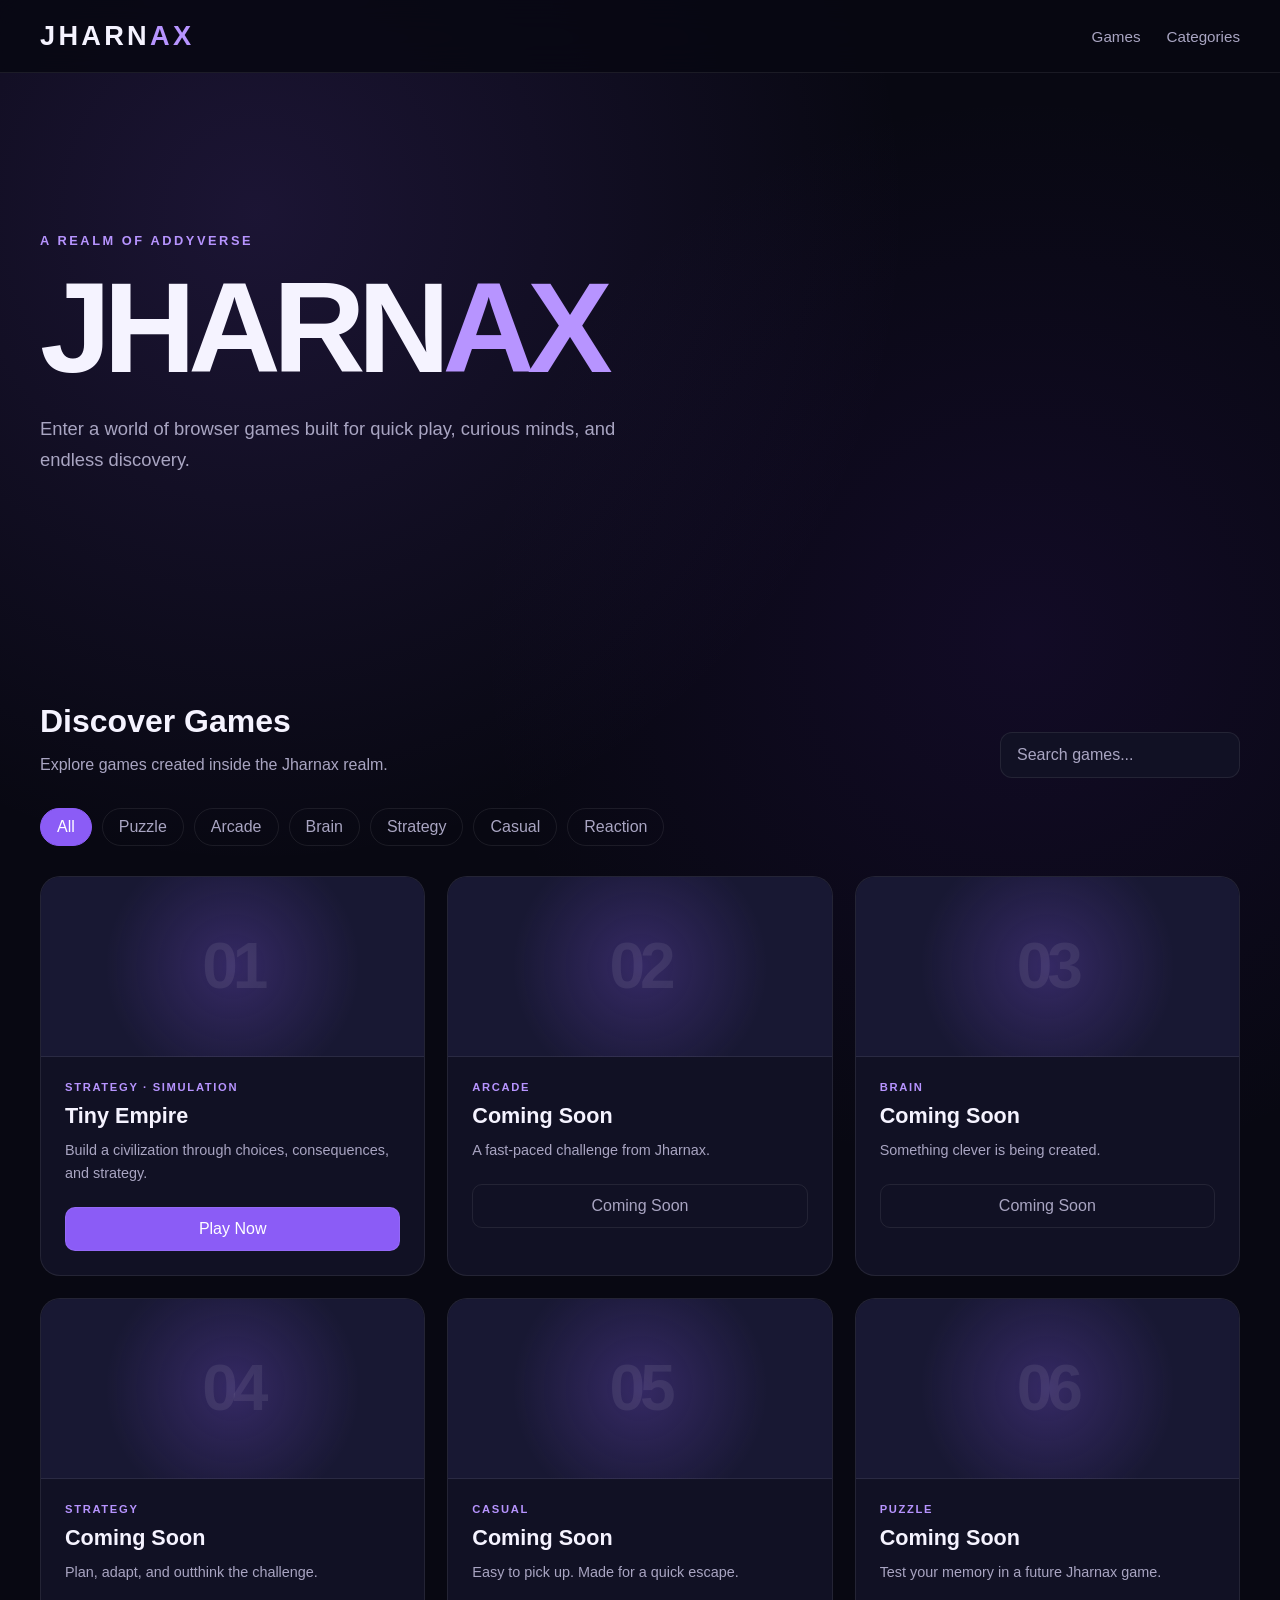
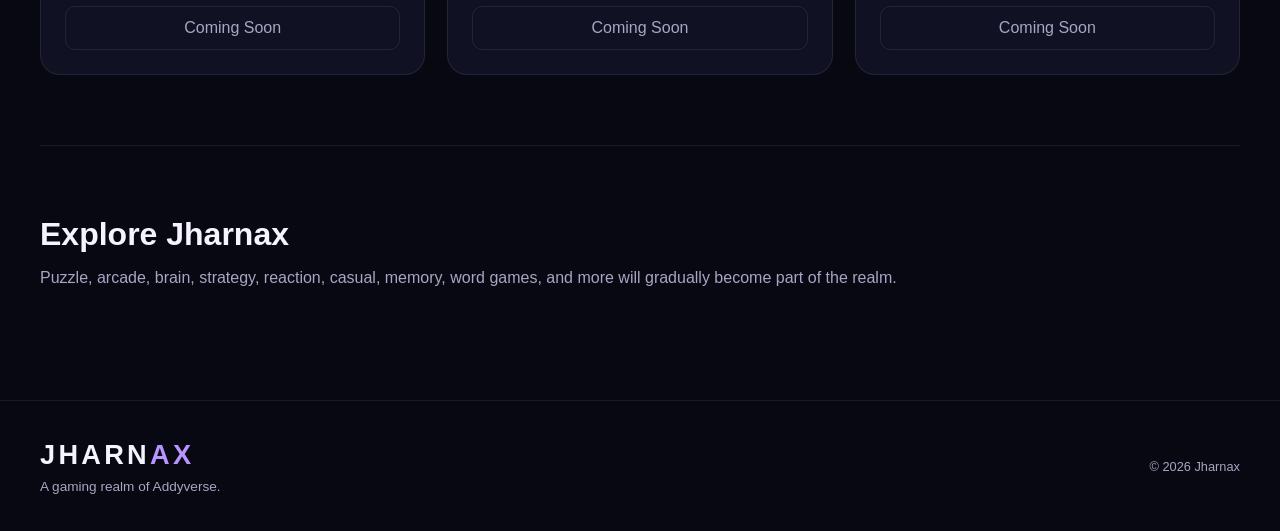
==== index.html @ 1b516e18 "Update index.html" ====
<!DOCTYPE html>
<html lang="en">

<head>

    <meta charset="UTF-8">

    <meta
        name="viewport"
        content="width=device-width, initial-scale=1.0"
    >

    <title>Jharnax — Gaming Realm of Addyverse</title>

    <meta
        name="description"
        content="Jharnax — a gaming realm of Addyverse featuring original browser games."
    >

    <link
        rel="stylesheet"
        href="style.css"
    >

</head>


<body>


    <!-- HEADER -->

    <header class="site-header">

        <nav class="navbar">

            <a
                href="index.html"
                class="brand"
            >
                JHARN<span>AX</span>
            </a>


            <div class="nav-links">

                <a href="#games">
                    Games
                </a>

                <a href="#categories">
                    Categories
                </a>

            </div>

        </nav>

    </header>



    <!-- MAIN -->

    <main>


        <!-- HERO -->

        <section class="hero">

            <div class="hero-content">

                <div class="hero-eyebrow">
                    A realm of Addyverse
                </div>


                <h1>
                    JHARN<span>AX</span>
                </h1>


                <p class="hero-text">
                    Enter a world of browser games built for quick play,
                    curious minds, and endless discovery.
                </p>

            </div>

        </section>



        <!-- GAMES -->

        <section
            class="section"
            id="games"
        >

            <div class="section-heading">

                <div>

                    <h2 class="section-title">
                        Discover Games
                    </h2>


                    <p class="section-description">
                        Explore games created inside the Jharnax realm.
                    </p>

                </div>


                <div class="game-search">

                    <input
                        type="search"
                        id="gameSearch"
                        placeholder="Search games..."
                        aria-label="Search games"
                    >

                </div>

            </div>



            <!-- FILTERS -->

            <div
                class="category-filters"
                id="categoryFilters"
            >

                <button
                    class="filter-button active"
                    data-category="all"
                    type="button"
                >
                    All
                </button>


                <button
                    class="filter-button"
                    data-category="puzzle"
                    type="button"
                >
                    Puzzle
                </button>


                <button
                    class="filter-button"
                    data-category="arcade"
                    type="button"
                >
                    Arcade
                </button>


                <button
                    class="filter-button"
                    data-category="brain"
                    type="button"
                >
                    Brain
                </button>


                <button
                    class="filter-button"
                    data-category="strategy"
                    type="button"
                >
                    Strategy
                </button>


                <button
                    class="filter-button"
                    data-category="casual"
                    type="button"
                >
                    Casual
                </button>


                <button
                    class="filter-button"
                    data-category="reaction"
                    type="button"
                >
                    Reaction
                </button>

            </div>



            <!-- GAME CARDS -->

            <div
                class="game-grid"
                id="gameGrid"
            >


                <!-- GAME 01 — TINY EMPIRE -->

                <article
                    class="game-card"
                    data-category="strategy"
                    data-name="Tiny Empire"
                >

                    <div class="game-card-visual">

                        <span>
                            01
                        </span>

                    </div>


                    <div class="game-card-content">

                        <div class="game-category">
                            STRATEGY · SIMULATION
                        </div>


                        <h3>
                            Tiny Empire
                        </h3>


                        <p>
                            Build a civilization through choices,
                            consequences, and strategy.
                        </p>


                        <a
                            class="game-button"
                            href="games/pulse-shift/index.html"
                        >
                            Play Now
                        </a>

                    </div>

                </article>



                <!-- GAME 02 — PLACEHOLDER -->

                <article
                    class="game-card"
                    data-category="arcade"
                    data-name="Arcade Game"
                >

                    <div class="game-card-visual">

                        <span>
                            02
                        </span>

                    </div>


                    <div class="game-card-content">

                        <div class="game-category">
                            ARCADE
                        </div>


                        <h3>
                            Coming Soon
                        </h3>


                        <p>
                            A fast-paced challenge from Jharnax.
                        </p>


                        <button
                            class="game-button"
                            type="button"
                            disabled
                        >
                            Coming Soon
                        </button>

                    </div>

                </article>



                <!-- GAME 03 — PLACEHOLDER -->

                <article
                    class="game-card"
                    data-category="brain"
                    data-name="Brain Game"
                >

                    <div class="game-card-visual">

                        <span>
                            03
                        </span>

                    </div>


                    <div class="game-card-content">

                        <div class="game-category">
                            BRAIN
                        </div>


                        <h3>
                            Coming Soon
                        </h3>


                        <p>
                            Something clever is being created.
                        </p>


                        <button
                            class="game-button"
                            type="button"
                            disabled
                        >
                            Coming Soon
                        </button>

                    </div>

                </article>



                <!-- GAME 04 — PLACEHOLDER -->

                <article
                    class="game-card"
                    data-category="strategy"
                    data-name="Strategy Game"
                >

                    <div class="game-card-visual">

                        <span>
                            04
                        </span>

                    </div>


                    <div class="game-card-content">

                        <div class="game-category">
                            STRATEGY
                        </div>


                        <h3>
                            Coming Soon
                        </h3>


                        <p>
                            Plan, adapt, and outthink the challenge.
                        </p>


                        <button
                            class="game-button"
                            type="button"
                            disabled
                        >
                            Coming Soon
                        </button>

                    </div>

                </article>



                <!-- GAME 05 — PLACEHOLDER -->

                <article
                    class="game-card"
                    data-category="casual"
                    data-name="Casual Game"
                >

                    <div class="game-card-visual">

                        <span>
                            05
                        </span>

                    </div>


                    <div class="game-card-content">

                        <div class="game-category">
                            CASUAL
                        </div>


                        <h3>
                            Coming Soon
                        </h3>


                        <p>
                            Easy to pick up. Made for a quick escape.
                        </p>


                        <button
                            class="game-button"
                            type="button"
                            disabled
                        >
                            Coming Soon
                        </button>

                    </div>

                </article>



                <!-- GAME 06 — PLACEHOLDER -->

                <article
                    class="game-card"
                    data-category="puzzle"
                    data-name="Memory Game"
                >

                    <div class="game-card-visual">

                        <span>
                            06
                        </span>

                    </div>


                    <div class="game-card-content">

                        <div class="game-category">
                            PUZZLE
                        </div>


                        <h3>
                            Coming Soon
                        </h3>


                        <p>
                            Test your memory in a future Jharnax game.
                        </p>


                        <button
                            class="game-button"
                            type="button"
                            disabled
                        >
                            Coming Soon
                        </button>

                    </div>

                </article>


            </div>



            <!-- NO RESULTS -->

            <div
                class="no-results"
                id="noResults"
                hidden
            >
                No games found.
            </div>

        </section>



        <!-- CATEGORIES -->

        <section
            class="section categories-section"
            id="categories"
        >

            <h2 class="section-title">
                Explore Jharnax
            </h2>


            <p class="section-description">
                Puzzle, arcade, brain, strategy, reaction, casual,
                memory, word games, and more will gradually become
                part of the realm.
            </p>

        </section>


    </main>



    <!-- FOOTER -->

    <footer class="site-footer">

        <div class="footer-inner">

            <div>

                <div class="brand">
                    JHARN<span>AX</span>
                </div>


                <p>
                    A gaming realm of Addyverse.
                </p>

            </div>


            <div class="footer-copy">
                © 2026 Jharnax
            </div>

        </div>

    </footer>



    <script src="script.js"></script>


</body>

</html>
---- style.css ----
:root {
    --jharnax-bg: #080812;
    --jharnax-surface: #111124;
    --jharnax-surface-light: #181833;
    --jharnax-text: #f5f3ff;
    --jharnax-muted: #a9a5c2;
    --jharnax-accent: #8b5cf6;
    --jharnax-accent-light: #b794ff;
    --jharnax-border: rgba(255, 255, 255, 0.08);
}

* {
    box-sizing: border-box;
}

html {
    scroll-behavior: smooth;
}

body {
    margin: 0;
    min-height: 100vh;

    font-family:
        Arial,
        Helvetica,
        sans-serif;

    background:
        radial-gradient(
            circle at 20% 10%,
            rgba(139, 92, 246, 0.15),
            transparent 30%
        ),
        radial-gradient(
            circle at 80% 30%,
            rgba(91, 33, 182, 0.12),
            transparent 30%
        ),
        var(--jharnax-bg);

    color: var(--jharnax-text);
}

a {
    color: inherit;
    text-decoration: none;
}

button,
input {
    font: inherit;
}

h1,
h2,
h3,
p {
    margin: 0;
}

::selection {
    background: var(--jharnax-accent);
    color: white;
}


/* =========================
   BRAND
========================= */

.brand {
    font-size: 1.7rem;
    font-weight: 900;
    letter-spacing: 0.12em;
    color: var(--jharnax-text);
}

.brand span {
    color: var(--jharnax-accent-light);
}


/* =========================
   HEADER
========================= */

.site-header {
    position: sticky;
    top: 0;
    z-index: 100;

    border-bottom: 1px solid var(--jharnax-border);

    background: rgba(8, 8, 18, 0.85);

    backdrop-filter: blur(16px);
}

.navbar {
    width: min(1200px, calc(100% - 40px));
    min-height: 72px;

    margin: 0 auto;

    display: flex;
    align-items: center;
    justify-content: space-between;

    gap: 30px;
}

.nav-links {
    display: flex;
    align-items: center;
    gap: 26px;
}

.nav-links a {
    color: var(--jharnax-muted);
    font-size: 0.95rem;

    transition: color 0.2s ease;
}

.nav-links a:hover {
    color: var(--jharnax-text);
}


/* =========================
   HERO
========================= */

.hero {
    width: min(1200px, calc(100% - 40px));
    min-height: 560px;

    margin: 0 auto;

    display: flex;
    align-items: center;

    padding: 90px 0;
}

.hero-content {
    max-width: 760px;
}

.hero-eyebrow {
    display: inline-block;

    margin-bottom: 22px;

    color: var(--jharnax-accent-light);

    font-size: 0.8rem;
    font-weight: 700;
    letter-spacing: 0.2em;
    text-transform: uppercase;
}

.hero h1 {
    font-size: clamp(4rem, 10vw, 8rem);
    line-height: 0.9;
    letter-spacing: -0.06em;
}

.hero h1 span {
    color: var(--jharnax-accent-light);
}

.hero-text {
    max-width: 600px;

    margin-top: 28px;

    color: var(--jharnax-muted);

    font-size: 1.15rem;
    line-height: 1.7;
}


/* =========================
   SECTIONS
========================= */

.section {
    width: min(1200px, calc(100% - 40px));

    margin: 0 auto;

    padding: 70px 0;
}

.section-heading {
    display: flex;
    align-items: flex-end;
    justify-content: space-between;

    gap: 30px;
}

.section-title {
    font-size: 2rem;
    margin-bottom: 12px;
}

.section-description {
    color: var(--jharnax-muted);
    line-height: 1.6;
}


/* =========================
   SEARCH
========================= */

.game-search input {
    width: 240px;

    padding: 13px 16px;

    border: 1px solid var(--jharnax-border);
    border-radius: 12px;

    outline: none;

    background: var(--jharnax-surface);
    color: var(--jharnax-text);

    transition:
        border-color 0.2s ease,
        box-shadow 0.2s ease;
}

.game-search input::placeholder {
    color: var(--jharnax-muted);
}

.game-search input:focus {
    border-color: var(--jharnax-accent);

    box-shadow:
        0 0 0 3px rgba(139, 92, 246, 0.15);
}


/* =========================
   CATEGORY FILTERS
========================= */

.category-filters {
    display: flex;
    flex-wrap: wrap;

    gap: 10px;

    margin-top: 30px;
}

.filter-button {
    padding: 9px 16px;

    border: 1px solid var(--jharnax-border);
    border-radius: 999px;

    background: transparent;
    color: var(--jharnax-muted);

    cursor: pointer;

    transition:
        background 0.2s ease,
        color 0.2s ease,
        border-color 0.2s ease;
}

.filter-button:hover {
    color: var(--jharnax-text);

    border-color:
        rgba(183, 148, 255, 0.35);
}

.filter-button.active {
    background: var(--jharnax-accent);
    color: white;

    border-color: var(--jharnax-accent);
}


/* =========================
   GAME GRID
========================= */

.game-grid {
    display: grid;

    grid-template-columns:
        repeat(3, minmax(0, 1fr));

    gap: 22px;

    margin-top: 30px;
}


/* =========================
   GAME CARD
========================= */

.game-card {
    overflow: hidden;

    border: 1px solid var(--jharnax-border);
    border-radius: 20px;

    background: var(--jharnax-surface);

    transition:
        transform 0.25s ease,
        border-color 0.25s ease;
}

.game-card:hover {
    transform: translateY(-5px);

    border-color:
        rgba(183, 148, 255, 0.35);
}


/* =========================
   GAME VISUAL
========================= */

.game-card-visual {
    min-height: 180px;

    display: flex;
    align-items: center;
    justify-content: center;

    background:
        radial-gradient(
            circle at center,
            rgba(139, 92, 246, 0.25),
            transparent 60%
        ),
        var(--jharnax-surface-light);

    border-bottom: 1px solid var(--jharnax-border);
}

.game-card-visual span {
    font-size: 4rem;
    font-weight: 900;

    letter-spacing: -0.08em;

    color: rgba(255, 255, 255, 0.08);
}


/* =========================
   GAME CONTENT
========================= */

.game-card-content {
    padding: 24px;
}

.game-category {
    margin-bottom: 10px;

    color: var(--jharnax-accent-light);

    font-size: 0.7rem;
    font-weight: 800;

    letter-spacing: 0.15em;
}

.game-card h3 {
    font-size: 1.35rem;
}

.game-card p {
    margin-top: 10px;

    color: var(--jharnax-muted);

    font-size: 0.9rem;
    line-height: 1.6;
}


/* =========================
   GAME BUTTON
========================= */

.game-button {
    display: block;

    width: 100%;

    margin-top: 22px;
    padding: 12px 16px;

    border: 1px solid var(--jharnax-border);
    border-radius: 10px;

    background: var(--jharnax-accent);
    color: white;

    text-align: center;
    text-decoration: none;

    cursor: pointer;

    transition:
        background 0.2s ease,
        transform 0.2s ease;
}

.game-button:hover {
    background: var(--jharnax-accent-light);

    transform: translateY(-2px);
}


/* Disabled placeholder buttons */

button.game-button:disabled {
    background: transparent;
    color: var(--jharnax-muted);

    cursor: not-allowed;

    transform: none;
}


/* =========================
   NO RESULTS
========================= */

.no-results {
    padding: 50px 0;

    color: var(--jharnax-muted);

    text-align: center;
}


/* =========================
   CATEGORIES
========================= */

.categories-section {
    border-top: 1px solid var(--jharnax-border);
}


/* =========================
   FOOTER
========================= */

.site-footer {
    border-top: 1px solid var(--jharnax-border);

    margin-top: 40px;
}

.footer-inner {
    width: min(1200px, calc(100% - 40px));

    min-height: 130px;

    margin: 0 auto;

    display: flex;
    align-items: center;
    justify-content: space-between;

    gap: 30px;
}

.footer-inner p {
    margin-top: 8px;

    color: var(--jharnax-muted);

    font-size: 0.85rem;
}

.footer-copy {
    color: var(--jharnax-muted);

    font-size: 0.8rem;
}


/* =========================
   RESPONSIVE
========================= */

@media (max-width: 850px) {

    .game-grid {
        grid-template-columns:
            repeat(2, minmax(0, 1fr));
    }

    .section-heading {
        align-items: stretch;
        flex-direction: column;
    }

    .game-search input {
        width: 100%;
    }
}


@media (max-width: 600px) {

    .navbar {
        min-height: 64px;
    }

    .nav-links {
        gap: 14px;
    }

    .nav-links a {
        font-size: 0.85rem;
    }

    .hero {
        min-height: 500px;
        padding: 70px 0;
    }

    .hero h1 {
        font-size: clamp(3.5rem, 18vw, 6rem);
    }

    .hero-text {
        font-size: 1rem;
    }

    .game-grid {
        grid-template-columns: 1fr;
    }

    .footer-inner {
        align-items: flex-start;
        flex-direction: column;

        padding: 30px 0;
    }
}
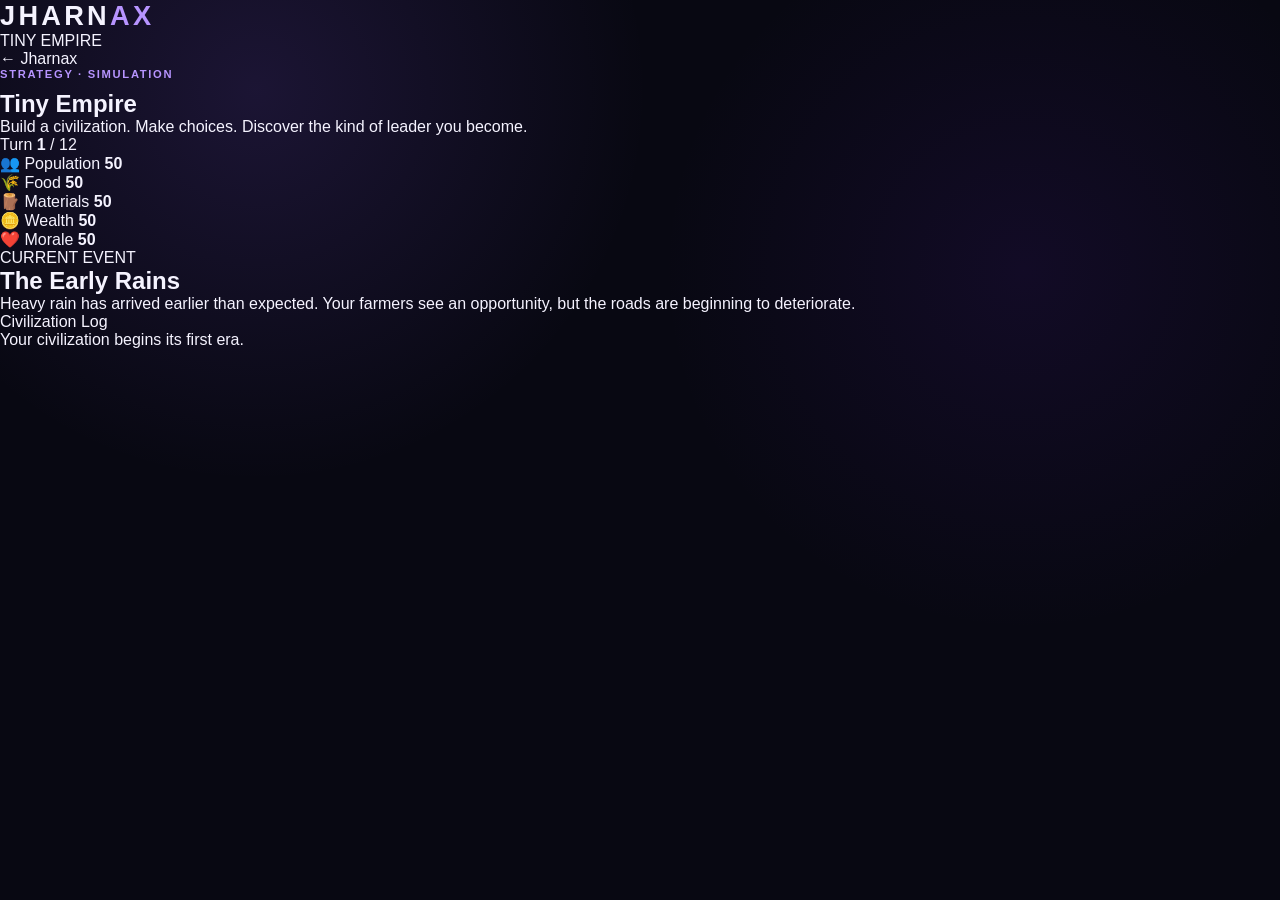
==== commit 8199027b: "Update index.html" ====
--- a/index.html
+++ b/index.html
@@ -10,11 +10,21 @@
         content="width=device-width, initial-scale=1.0"
     >
 
-    <title>Jharnax — Gaming Realm of Addyverse</title>
+    <title>Tiny Empire — Jharnax</title>
 
     <meta
         name="description"
-        content="Jharnax — a gaming realm of Addyverse featuring original browser games."
+        content="Tiny Empire — build a civilization through choices, consequences and discover what kind of leader you are."
+    >
+
+    <meta
+        property="og:title"
+        content="Tiny Empire — Jharnax"
+    >
+
+    <meta
+        property="og:description"
+        content="Build a civilization. Make choices. Discover your leadership style."
     >
 
     <link
@@ -28,551 +38,608 @@
 <body>
 
 
-    <!-- HEADER -->
-
-    <header class="site-header">
-
-        <nav class="navbar">
+<header class="game-header">
+
+    <a
+        href="../../index.html"
+        class="brand"
+    >
+        JHARN<span>AX</span>
+    </a>
+
+
+    <div class="game-header-title">
+        TINY EMPIRE
+    </div>
+
+
+    <a
+        href="../../index.html"
+        class="back-link"
+    >
+        ← Jharnax
+    </a>
+
+</header>
+
+
+
+<main class="game-page">
+
+
+    <!-- =========================
+         GAME INTRO
+         ========================= -->
+
+    <section class="game-intro">
+
+        <div class="game-category">
+            STRATEGY · SIMULATION
+        </div>
+
+
+        <h1>
+            Tiny Empire
+        </h1>
+
+
+        <p>
+            Build a civilization. Make choices.
+            Discover the kind of leader you become.
+        </p>
+
+    </section>
+
+
+
+    <!-- =========================
+         TURN
+         ========================= -->
+
+    <div class="turn-display">
+
+        Turn
+
+        <strong id="turnNumber">
+            1
+        </strong>
+
+        / 12
+
+    </div>
+
+
+
+    <!-- =========================
+         RESOURCES
+         ========================= -->
+
+    <section class="resources">
+
+
+        <div class="resource-card">
+
+            <div class="resource-top">
+
+                <span>
+                    👥 Population
+                </span>
+
+                <strong id="populationValue">
+                    50
+                </strong>
+
+            </div>
+
+
+            <div class="resource-bar">
+
+                <div
+                    class="resource-fill population-fill"
+                    id="populationBar"
+                ></div>
+
+            </div>
+
+        </div>
+
+
+
+        <div class="resource-card">
+
+            <div class="resource-top">
+
+                <span>
+                    🌾 Food
+                </span>
+
+                <strong id="foodValue">
+                    50
+                </strong>
+
+            </div>
+
+
+            <div class="resource-bar">
+
+                <div
+                    class="resource-fill food-fill"
+                    id="foodBar"
+                ></div>
+
+            </div>
+
+        </div>
+
+
+
+        <div class="resource-card">
+
+            <div class="resource-top">
+
+                <span>
+                    🪵 Materials
+                </span>
+
+                <strong id="materialsValue">
+                    50
+                </strong>
+
+            </div>
+
+
+            <div class="resource-bar">
+
+                <div
+                    class="resource-fill materials-fill"
+                    id="materialsBar"
+                ></div>
+
+            </div>
+
+        </div>
+
+
+
+        <div class="resource-card">
+
+            <div class="resource-top">
+
+                <span>
+                    🪙 Wealth
+                </span>
+
+                <strong id="wealthValue">
+                    50
+                </strong>
+
+            </div>
+
+
+            <div class="resource-bar">
+
+                <div
+                    class="resource-fill wealth-fill"
+                    id="wealthBar"
+                ></div>
+
+            </div>
+
+        </div>
+
+
+
+        <div class="resource-card">
+
+            <div class="resource-top">
+
+                <span>
+                    ❤️ Morale
+                </span>
+
+                <strong id="moraleValue">
+                    50
+                </strong>
+
+            </div>
+
+
+            <div class="resource-bar">
+
+                <div
+                    class="resource-fill morale-fill"
+                    id="moraleBar"
+                ></div>
+
+            </div>
+
+        </div>
+
+    </section>
+
+
+
+    <!-- =========================
+         EVENT
+         ========================= -->
+
+    <section class="event-panel">
+
+        <div class="event-label">
+            CURRENT EVENT
+        </div>
+
+
+        <h2 id="eventTitle">
+            The Early Rains
+        </h2>
+
+
+        <p
+            class="event-description"
+            id="eventDescription"
+        >
+            Heavy rain has arrived earlier than expected.
+            Your farmers see an opportunity, but the roads
+            are beginning to deteriorate.
+        </p>
+
+
+        <div
+            class="choices"
+            id="choices"
+        >
+
+            <!-- Choices generated by JavaScript -->
+
+        </div>
+
+    </section>
+
+
+
+    <!-- =========================
+         CIVILIZATION LOG
+         ========================= -->
+
+    <section class="civilization-log">
+
+        <div class="log-heading">
+            Civilization Log
+        </div>
+
+
+        <div
+            class="log-entries"
+            id="logEntries"
+        >
+
+            <p>
+                Your civilization begins its first era.
+            </p>
+
+        </div>
+
+    </section>
+
+
+
+    <!-- =========================
+         END SCREEN
+         ========================= -->
+
+    <section
+        class="end-screen"
+        id="endScreen"
+        hidden
+    >
+
+
+        <div class="game-category">
+            ERA COMPLETE
+        </div>
+
+
+        <h2 id="endingTitle">
+            Your Era Is Complete
+        </h2>
+
+
+        <p
+            class="ending-subtitle"
+            id="endingSubtitle"
+        ></p>
+
+
+
+        <!-- =========================
+             FINAL STATS
+             ========================= -->
+
+        <div class="final-stats">
+
+
+            <div>
+
+                <span>
+                    Population
+                </span>
+
+                <strong id="finalPopulation">
+                </strong>
+
+            </div>
+
+
+            <div>
+
+                <span>
+                    Food
+                </span>
+
+                <strong id="finalFood">
+                </strong>
+
+            </div>
+
+
+            <div>
+
+                <span>
+                    Materials
+                </span>
+
+                <strong id="finalMaterials">
+                </strong>
+
+            </div>
+
+
+            <div>
+
+                <span>
+                    Wealth
+                </span>
+
+                <strong id="finalWealth">
+                </strong>
+
+            </div>
+
+
+            <div>
+
+                <span>
+                    Morale
+                </span>
+
+                <strong id="finalMorale">
+                </strong>
+
+            </div>
+
+        </div>
+
+
+
+        <!-- =========================
+             PERSONALITY ARTWORK
+             ========================= -->
+
+        <div
+            class="civilization-visual"
+            id="civilizationVisual"
+        ></div>
+
+
+
+        <!-- =========================
+             PERSONALITY INTRO
+             ========================= -->
+
+        <section class="personality-intro">
+
+            <div class="personality-label">
+                YOUR LEADERSHIP ARCHETYPE
+            </div>
+
+
+            <p
+                id="personalityInsight"
+                class="personality-insight"
+            ></p>
+
+        </section>
+
+
+
+        <!-- =========================
+             YOUR CIVILIZATION
+             ========================= -->
+
+        <section class="result-section final-story">
+
+            <div class="result-section-label">
+                YOUR CIVILIZATION
+            </div>
+
+
+            <h3>
+                The story your choices created
+            </h3>
+
+
+            <p id="finalStory">
+            </p>
+
+        </section>
+
+
+
+        <!-- =========================
+             HOW YOU DECIDE
+             ========================= -->
+
+        <section class="result-section personality-section">
+
+            <div class="result-section-label">
+                HOW YOU DECIDE
+            </div>
+
+
+            <h3>
+                Your decision-making style
+            </h3>
+
+
+            <p id="howYouDecide">
+            </p>
+
+        </section>
+
+
+
+        <!-- =========================
+             HOW YOU MOVE THROUGH LIFE
+             ========================= -->
+
+        <section class="result-section personality-section">
+
+            <div class="result-section-label">
+                HOW YOU MOVE THROUGH LIFE
+            </div>
+
+
+            <h3>
+                Beyond the empire
+            </h3>
+
+
+            <p id="howYouMoveThroughLife">
+            </p>
+
+        </section>
+
+
+
+        <!-- =========================
+             STRENGTH + BLIND SPOT
+             ========================= -->
+
+        <section class="personality-pair">
+
+
+            <div class="personality-card">
+
+                <div class="result-section-label">
+                    YOUR STRENGTH
+                </div>
+
+
+                <h3>
+                    What works in your favour
+                </h3>
+
+
+                <p id="personalityStrength">
+                </p>
+
+            </div>
+
+
+
+            <div class="personality-card">
+
+                <div class="result-section-label">
+                    YOUR BLIND SPOT
+                </div>
+
+
+                <h3>
+                    What may work against you
+                </h3>
+
+
+                <p id="personalityBlindSpot">
+                </p>
+
+            </div>
+
+        </section>
+
+
+
+        <!-- =========================
+             DECISION PHILOSOPHY
+             ========================= -->
+
+        <section class="decision-philosophy">
+
+            <div class="result-section-label">
+                YOUR DECISION PHILOSOPHY
+            </div>
+
+
+            <blockquote id="decisionPhilosophy">
+            </blockquote>
+
+        </section>
+
+
+
+        <!-- =========================
+             DEFINING TRAIT
+             ========================= -->
+
+        <div class="defining-trait">
+
+
+            <span>
+                Your defining trait
+            </span>
+
+
+            <strong id="definingTrait">
+            </strong>
+
+        </div>
+
+
+
+        <!-- =========================
+             ACTIONS
+             ========================= -->
+
+        <div class="end-actions">
+
+
+            <button
+                id="playAgainButton"
+                class="primary-button"
+                type="button"
+            >
+                Build Again
+            </button>
+
 
             <a
-                href="index.html"
-                class="brand"
+                href="../../index.html"
+                class="secondary-button"
             >
-                JHARN<span>AX</span>
+                Return to Jharnax
             </a>
 
-
-            <div class="nav-links">
-
-                <a href="#games">
-                    Games
-                </a>
-
-                <a href="#categories">
-                    Categories
-                </a>
-
-            </div>
-
-        </nav>
-
-    </header>
-
-
-
-    <!-- MAIN -->
-
-    <main>
-
-
-        <!-- HERO -->
-
-        <section class="hero">
-
-            <div class="hero-content">
-
-                <div class="hero-eyebrow">
-                    A realm of Addyverse
-                </div>
-
-
-                <h1>
-                    JHARN<span>AX</span>
-                </h1>
-
-
-                <p class="hero-text">
-                    Enter a world of browser games built for quick play,
-                    curious minds, and endless discovery.
-                </p>
-
-            </div>
-
-        </section>
-
-
-
-        <!-- GAMES -->
-
-        <section
-            class="section"
-            id="games"
-        >
-
-            <div class="section-heading">
-
-                <div>
-
-                    <h2 class="section-title">
-                        Discover Games
-                    </h2>
-
-
-                    <p class="section-description">
-                        Explore games created inside the Jharnax realm.
-                    </p>
-
-                </div>
-
-
-                <div class="game-search">
-
-                    <input
-                        type="search"
-                        id="gameSearch"
-                        placeholder="Search games..."
-                        aria-label="Search games"
-                    >
-
-                </div>
-
-            </div>
-
-
-
-            <!-- FILTERS -->
-
-            <div
-                class="category-filters"
-                id="categoryFilters"
-            >
-
-                <button
-                    class="filter-button active"
-                    data-category="all"
-                    type="button"
-                >
-                    All
-                </button>
-
-
-                <button
-                    class="filter-button"
-                    data-category="puzzle"
-                    type="button"
-                >
-                    Puzzle
-                </button>
-
-
-                <button
-                    class="filter-button"
-                    data-category="arcade"
-                    type="button"
-                >
-                    Arcade
-                </button>
-
-
-                <button
-                    class="filter-button"
-                    data-category="brain"
-                    type="button"
-                >
-                    Brain
-                </button>
-
-
-                <button
-                    class="filter-button"
-                    data-category="strategy"
-                    type="button"
-                >
-                    Strategy
-                </button>
-
-
-                <button
-                    class="filter-button"
-                    data-category="casual"
-                    type="button"
-                >
-                    Casual
-                </button>
-
-
-                <button
-                    class="filter-button"
-                    data-category="reaction"
-                    type="button"
-                >
-                    Reaction
-                </button>
-
-            </div>
-
-
-
-            <!-- GAME CARDS -->
-
-            <div
-                class="game-grid"
-                id="gameGrid"
-            >
-
-
-                <!-- GAME 01 — TINY EMPIRE -->
-
-                <article
-                    class="game-card"
-                    data-category="strategy"
-                    data-name="Tiny Empire"
-                >
-
-                    <div class="game-card-visual">
-
-                        <span>
-                            01
-                        </span>
-
-                    </div>
-
-
-                    <div class="game-card-content">
-
-                        <div class="game-category">
-                            STRATEGY · SIMULATION
-                        </div>
-
-
-                        <h3>
-                            Tiny Empire
-                        </h3>
-
-
-                        <p>
-                            Build a civilization through choices,
-                            consequences, and strategy.
-                        </p>
-
-
-                        <a
-                            class="game-button"
-                            href="games/pulse-shift/index.html"
-                        >
-                            Play Now
-                        </a>
-
-                    </div>
-
-                </article>
-
-
-
-                <!-- GAME 02 — PLACEHOLDER -->
-
-                <article
-                    class="game-card"
-                    data-category="arcade"
-                    data-name="Arcade Game"
-                >
-
-                    <div class="game-card-visual">
-
-                        <span>
-                            02
-                        </span>
-
-                    </div>
-
-
-                    <div class="game-card-content">
-
-                        <div class="game-category">
-                            ARCADE
-                        </div>
-
-
-                        <h3>
-                            Coming Soon
-                        </h3>
-
-
-                        <p>
-                            A fast-paced challenge from Jharnax.
-                        </p>
-
-
-                        <button
-                            class="game-button"
-                            type="button"
-                            disabled
-                        >
-                            Coming Soon
-                        </button>
-
-                    </div>
-
-                </article>
-
-
-
-                <!-- GAME 03 — PLACEHOLDER -->
-
-                <article
-                    class="game-card"
-                    data-category="brain"
-                    data-name="Brain Game"
-                >
-
-                    <div class="game-card-visual">
-
-                        <span>
-                            03
-                        </span>
-
-                    </div>
-
-
-                    <div class="game-card-content">
-
-                        <div class="game-category">
-                            BRAIN
-                        </div>
-
-
-                        <h3>
-                            Coming Soon
-                        </h3>
-
-
-                        <p>
-                            Something clever is being created.
-                        </p>
-
-
-                        <button
-                            class="game-button"
-                            type="button"
-                            disabled
-                        >
-                            Coming Soon
-                        </button>
-
-                    </div>
-
-                </article>
-
-
-
-                <!-- GAME 04 — PLACEHOLDER -->
-
-                <article
-                    class="game-card"
-                    data-category="strategy"
-                    data-name="Strategy Game"
-                >
-
-                    <div class="game-card-visual">
-
-                        <span>
-                            04
-                        </span>
-
-                    </div>
-
-
-                    <div class="game-card-content">
-
-                        <div class="game-category">
-                            STRATEGY
-                        </div>
-
-
-                        <h3>
-                            Coming Soon
-                        </h3>
-
-
-                        <p>
-                            Plan, adapt, and outthink the challenge.
-                        </p>
-
-
-                        <button
-                            class="game-button"
-                            type="button"
-                            disabled
-                        >
-                            Coming Soon
-                        </button>
-
-                    </div>
-
-                </article>
-
-
-
-                <!-- GAME 05 — PLACEHOLDER -->
-
-                <article
-                    class="game-card"
-                    data-category="casual"
-                    data-name="Casual Game"
-                >
-
-                    <div class="game-card-visual">
-
-                        <span>
-                            05
-                        </span>
-
-                    </div>
-
-
-                    <div class="game-card-content">
-
-                        <div class="game-category">
-                            CASUAL
-                        </div>
-
-
-                        <h3>
-                            Coming Soon
-                        </h3>
-
-
-                        <p>
-                            Easy to pick up. Made for a quick escape.
-                        </p>
-
-
-                        <button
-                            class="game-button"
-                            type="button"
-                            disabled
-                        >
-                            Coming Soon
-                        </button>
-
-                    </div>
-
-                </article>
-
-
-
-                <!-- GAME 06 — PLACEHOLDER -->
-
-                <article
-                    class="game-card"
-                    data-category="puzzle"
-                    data-name="Memory Game"
-                >
-
-                    <div class="game-card-visual">
-
-                        <span>
-                            06
-                        </span>
-
-                    </div>
-
-
-                    <div class="game-card-content">
-
-                        <div class="game-category">
-                            PUZZLE
-                        </div>
-
-
-                        <h3>
-                            Coming Soon
-                        </h3>
-
-
-                        <p>
-                            Test your memory in a future Jharnax game.
-                        </p>
-
-
-                        <button
-                            class="game-button"
-                            type="button"
-                            disabled
-                        >
-                            Coming Soon
-                        </button>
-
-                    </div>
-
-                </article>
-
-
-            </div>
-
-
-
-            <!-- NO RESULTS -->
-
-            <div
-                class="no-results"
-                id="noResults"
-                hidden
-            >
-                No games found.
-            </div>
-
-        </section>
-
-
-
-        <!-- CATEGORIES -->
-
-        <section
-            class="section categories-section"
-            id="categories"
-        >
-
-            <h2 class="section-title">
-                Explore Jharnax
-            </h2>
-
-
-            <p class="section-description">
-                Puzzle, arcade, brain, strategy, reaction, casual,
-                memory, word games, and more will gradually become
-                part of the realm.
-            </p>
-
-        </section>
-
-
-    </main>
-
-
-
-    <!-- FOOTER -->
-
-    <footer class="site-footer">
-
-        <div class="footer-inner">
-
-            <div>
-
-                <div class="brand">
-                    JHARN<span>AX</span>
-                </div>
-
-
-                <p>
-                    A gaming realm of Addyverse.
-                </p>
-
-            </div>
-
-
-            <div class="footer-copy">
-                © 2026 Jharnax
-            </div>
-
-        </div>
-
-    </footer>
-
-
-
-    <script src="script.js"></script>
-
+        </div>
+
+
+    </section>
+
+
+</main>
+
+
+
+<script src="script.js"></script>
 
 </body>
 
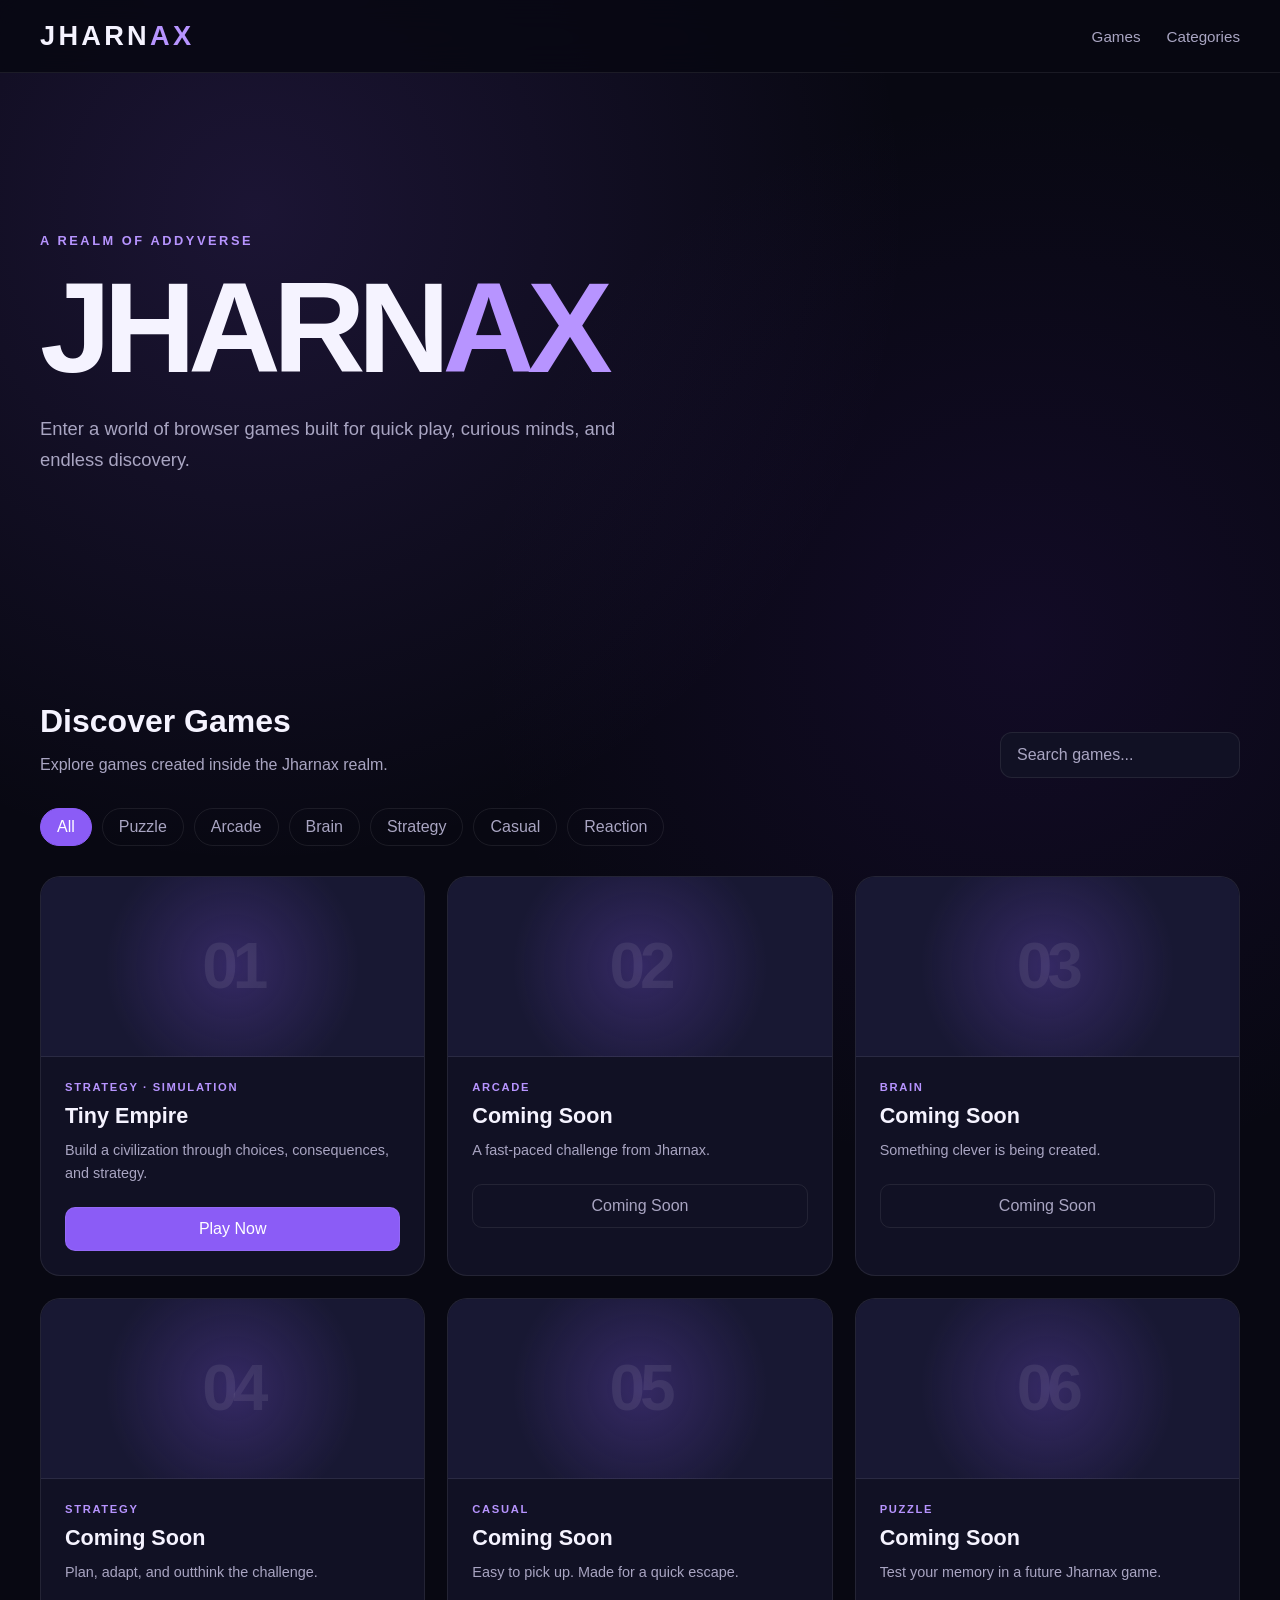
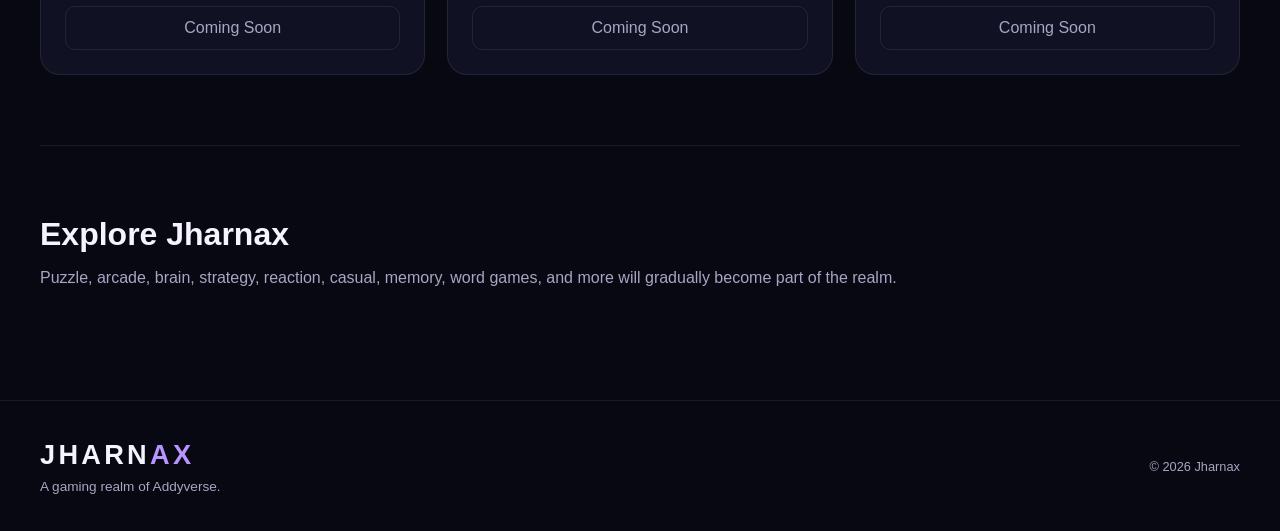
==== commit e8a83362: "Update index.html" ====
--- a/index.html
+++ b/index.html
@@ -10,21 +10,11 @@
         content="width=device-width, initial-scale=1.0"
     >
 
-    <title>Tiny Empire — Jharnax</title>
+    <title>Jharnax — Gaming Realm of Addyverse</title>
 
     <meta
         name="description"
-        content="Tiny Empire — build a civilization through choices, consequences and discover what kind of leader you are."
-    >
-
-    <meta
-        property="og:title"
-        content="Tiny Empire — Jharnax"
-    >
-
-    <meta
-        property="og:description"
-        content="Build a civilization. Make choices. Discover your leadership style."
+        content="Jharnax — a gaming realm of Addyverse featuring original browser games."
     >
 
     <link
@@ -38,608 +28,551 @@
 <body>
 
 
-<header class="game-header">
-
-    <a
-        href="../../index.html"
-        class="brand"
-    >
-        JHARN<span>AX</span>
-    </a>
-
-
-    <div class="game-header-title">
-        TINY EMPIRE
-    </div>
-
-
-    <a
-        href="../../index.html"
-        class="back-link"
-    >
-        ← Jharnax
-    </a>
-
-</header>
-
-
-
-<main class="game-page">
-
-
-    <!-- =========================
-         GAME INTRO
-         ========================= -->
-
-    <section class="game-intro">
-
-        <div class="game-category">
-            STRATEGY · SIMULATION
+    <!-- HEADER -->
+
+    <header class="site-header">
+
+        <nav class="navbar">
+
+            <a
+                href="index.html"
+                class="brand"
+            >
+                JHARN<span>AX</span>
+            </a>
+
+
+            <div class="nav-links">
+
+                <a href="#games">
+                    Games
+                </a>
+
+                <a href="#categories">
+                    Categories
+                </a>
+
+            </div>
+
+        </nav>
+
+    </header>
+
+
+
+    <!-- MAIN -->
+
+    <main>
+
+
+        <!-- HERO -->
+
+        <section class="hero">
+
+            <div class="hero-content">
+
+                <div class="hero-eyebrow">
+                    A realm of Addyverse
+                </div>
+
+
+                <h1>
+                    JHARN<span>AX</span>
+                </h1>
+
+
+                <p class="hero-text">
+                    Enter a world of browser games built for quick play,
+                    curious minds, and endless discovery.
+                </p>
+
+            </div>
+
+        </section>
+
+
+
+        <!-- GAMES -->
+
+        <section
+            class="section"
+            id="games"
+        >
+
+            <div class="section-heading">
+
+                <div>
+
+                    <h2 class="section-title">
+                        Discover Games
+                    </h2>
+
+
+                    <p class="section-description">
+                        Explore games created inside the Jharnax realm.
+                    </p>
+
+                </div>
+
+
+                <div class="game-search">
+
+                    <input
+                        type="search"
+                        id="gameSearch"
+                        placeholder="Search games..."
+                        aria-label="Search games"
+                    >
+
+                </div>
+
+            </div>
+
+
+
+            <!-- FILTERS -->
+
+            <div
+                class="category-filters"
+                id="categoryFilters"
+            >
+
+                <button
+                    class="filter-button active"
+                    data-category="all"
+                    type="button"
+                >
+                    All
+                </button>
+
+
+                <button
+                    class="filter-button"
+                    data-category="puzzle"
+                    type="button"
+                >
+                    Puzzle
+                </button>
+
+
+                <button
+                    class="filter-button"
+                    data-category="arcade"
+                    type="button"
+                >
+                    Arcade
+                </button>
+
+
+                <button
+                    class="filter-button"
+                    data-category="brain"
+                    type="button"
+                >
+                    Brain
+                </button>
+
+
+                <button
+                    class="filter-button"
+                    data-category="strategy"
+                    type="button"
+                >
+                    Strategy
+                </button>
+
+
+                <button
+                    class="filter-button"
+                    data-category="casual"
+                    type="button"
+                >
+                    Casual
+                </button>
+
+
+                <button
+                    class="filter-button"
+                    data-category="reaction"
+                    type="button"
+                >
+                    Reaction
+                </button>
+
+            </div>
+
+
+
+            <!-- GAME CARDS -->
+
+            <div
+                class="game-grid"
+                id="gameGrid"
+            >
+
+
+                <!-- GAME 01 — TINY EMPIRE -->
+
+                <article
+                    class="game-card"
+                    data-category="strategy"
+                    data-name="Tiny Empire"
+                >
+
+                    <div class="game-card-visual">
+
+                        <span>
+                            01
+                        </span>
+
+                    </div>
+
+
+                    <div class="game-card-content">
+
+                        <div class="game-category">
+                            STRATEGY · SIMULATION
+                        </div>
+
+
+                        <h3>
+                            Tiny Empire
+                        </h3>
+
+
+                        <p>
+                            Build a civilization through choices,
+                            consequences, and strategy.
+                        </p>
+
+
+                        <a
+                            class="game-button"
+                            href="games/pulse-shift/index.html"
+                        >
+                            Play Now
+                        </a>
+
+                    </div>
+
+                </article>
+
+
+
+                <!-- GAME 02 — PLACEHOLDER -->
+
+                <article
+                    class="game-card"
+                    data-category="arcade"
+                    data-name="Arcade Game"
+                >
+
+                    <div class="game-card-visual">
+
+                        <span>
+                            02
+                        </span>
+
+                    </div>
+
+
+                    <div class="game-card-content">
+
+                        <div class="game-category">
+                            ARCADE
+                        </div>
+
+
+                        <h3>
+                            Coming Soon
+                        </h3>
+
+
+                        <p>
+                            A fast-paced challenge from Jharnax.
+                        </p>
+
+
+                        <button
+                            class="game-button"
+                            type="button"
+                            disabled
+                        >
+                            Coming Soon
+                        </button>
+
+                    </div>
+
+                </article>
+
+
+
+                <!-- GAME 03 — PLACEHOLDER -->
+
+                <article
+                    class="game-card"
+                    data-category="brain"
+                    data-name="Brain Game"
+                >
+
+                    <div class="game-card-visual">
+
+                        <span>
+                            03
+                        </span>
+
+                    </div>
+
+
+                    <div class="game-card-content">
+
+                        <div class="game-category">
+                            BRAIN
+                        </div>
+
+
+                        <h3>
+                            Coming Soon
+                        </h3>
+
+
+                        <p>
+                            Something clever is being created.
+                        </p>
+
+
+                        <button
+                            class="game-button"
+                            type="button"
+                            disabled
+                        >
+                            Coming Soon
+                        </button>
+
+                    </div>
+
+                </article>
+
+
+
+                <!-- GAME 04 — PLACEHOLDER -->
+
+                <article
+                    class="game-card"
+                    data-category="strategy"
+                    data-name="Strategy Game"
+                >
+
+                    <div class="game-card-visual">
+
+                        <span>
+                            04
+                        </span>
+
+                    </div>
+
+
+                    <div class="game-card-content">
+
+                        <div class="game-category">
+                            STRATEGY
+                        </div>
+
+
+                        <h3>
+                            Coming Soon
+                        </h3>
+
+
+                        <p>
+                            Plan, adapt, and outthink the challenge.
+                        </p>
+
+
+                        <button
+                            class="game-button"
+                            type="button"
+                            disabled
+                        >
+                            Coming Soon
+                        </button>
+
+                    </div>
+
+                </article>
+
+
+
+                <!-- GAME 05 — PLACEHOLDER -->
+
+                <article
+                    class="game-card"
+                    data-category="casual"
+                    data-name="Casual Game"
+                >
+
+                    <div class="game-card-visual">
+
+                        <span>
+                            05
+                        </span>
+
+                    </div>
+
+
+                    <div class="game-card-content">
+
+                        <div class="game-category">
+                            CASUAL
+                        </div>
+
+
+                        <h3>
+                            Coming Soon
+                        </h3>
+
+
+                        <p>
+                            Easy to pick up. Made for a quick escape.
+                        </p>
+
+
+                        <button
+                            class="game-button"
+                            type="button"
+                            disabled
+                        >
+                            Coming Soon
+                        </button>
+
+                    </div>
+
+                </article>
+
+
+
+                <!-- GAME 06 — PLACEHOLDER -->
+
+                <article
+                    class="game-card"
+                    data-category="puzzle"
+                    data-name="Memory Game"
+                >
+
+                    <div class="game-card-visual">
+
+                        <span>
+                            06
+                        </span>
+
+                    </div>
+
+
+                    <div class="game-card-content">
+
+                        <div class="game-category">
+                            PUZZLE
+                        </div>
+
+
+                        <h3>
+                            Coming Soon
+                        </h3>
+
+
+                        <p>
+                            Test your memory in a future Jharnax game.
+                        </p>
+
+
+                        <button
+                            class="game-button"
+                            type="button"
+                            disabled
+                        >
+                            Coming Soon
+                        </button>
+
+                    </div>
+
+                </article>
+
+
+            </div>
+
+
+
+            <!-- NO RESULTS -->
+
+            <div
+                class="no-results"
+                id="noResults"
+                hidden
+            >
+                No games found.
+            </div>
+
+        </section>
+
+
+
+        <!-- CATEGORIES -->
+
+        <section
+            class="section categories-section"
+            id="categories"
+        >
+
+            <h2 class="section-title">
+                Explore Jharnax
+            </h2>
+
+
+            <p class="section-description">
+                Puzzle, arcade, brain, strategy, reaction, casual,
+                memory, word games, and more will gradually become
+                part of the realm.
+            </p>
+
+        </section>
+
+
+    </main>
+
+
+
+    <!-- FOOTER -->
+
+    <footer class="site-footer">
+
+        <div class="footer-inner">
+
+            <div>
+
+                <div class="brand">
+                    JHARN<span>AX</span>
+                </div>
+
+
+                <p>
+                    A gaming realm of Addyverse.
+                </p>
+
+            </div>
+
+
+            <div class="footer-copy">
+                © 2026 Jharnax
+            </div>
+
         </div>
 
-
-        <h1>
-            Tiny Empire
-        </h1>
-
-
-        <p>
-            Build a civilization. Make choices.
-            Discover the kind of leader you become.
-        </p>
-
-    </section>
-
-
-
-    <!-- =========================
-         TURN
-         ========================= -->
-
-    <div class="turn-display">
-
-        Turn
-
-        <strong id="turnNumber">
-            1
-        </strong>
-
-        / 12
-
-    </div>
-
-
-
-    <!-- =========================
-         RESOURCES
-         ========================= -->
-
-    <section class="resources">
-
-
-        <div class="resource-card">
-
-            <div class="resource-top">
-
-                <span>
-                    👥 Population
-                </span>
-
-                <strong id="populationValue">
-                    50
-                </strong>
-
-            </div>
-
-
-            <div class="resource-bar">
-
-                <div
-                    class="resource-fill population-fill"
-                    id="populationBar"
-                ></div>
-
-            </div>
-
-        </div>
-
-
-
-        <div class="resource-card">
-
-            <div class="resource-top">
-
-                <span>
-                    🌾 Food
-                </span>
-
-                <strong id="foodValue">
-                    50
-                </strong>
-
-            </div>
-
-
-            <div class="resource-bar">
-
-                <div
-                    class="resource-fill food-fill"
-                    id="foodBar"
-                ></div>
-
-            </div>
-
-        </div>
-
-
-
-        <div class="resource-card">
-
-            <div class="resource-top">
-
-                <span>
-                    🪵 Materials
-                </span>
-
-                <strong id="materialsValue">
-                    50
-                </strong>
-
-            </div>
-
-
-            <div class="resource-bar">
-
-                <div
-                    class="resource-fill materials-fill"
-                    id="materialsBar"
-                ></div>
-
-            </div>
-
-        </div>
-
-
-
-        <div class="resource-card">
-
-            <div class="resource-top">
-
-                <span>
-                    🪙 Wealth
-                </span>
-
-                <strong id="wealthValue">
-                    50
-                </strong>
-
-            </div>
-
-
-            <div class="resource-bar">
-
-                <div
-                    class="resource-fill wealth-fill"
-                    id="wealthBar"
-                ></div>
-
-            </div>
-
-        </div>
-
-
-
-        <div class="resource-card">
-
-            <div class="resource-top">
-
-                <span>
-                    ❤️ Morale
-                </span>
-
-                <strong id="moraleValue">
-                    50
-                </strong>
-
-            </div>
-
-
-            <div class="resource-bar">
-
-                <div
-                    class="resource-fill morale-fill"
-                    id="moraleBar"
-                ></div>
-
-            </div>
-
-        </div>
-
-    </section>
-
-
-
-    <!-- =========================
-         EVENT
-         ========================= -->
-
-    <section class="event-panel">
-
-        <div class="event-label">
-            CURRENT EVENT
-        </div>
-
-
-        <h2 id="eventTitle">
-            The Early Rains
-        </h2>
-
-
-        <p
-            class="event-description"
-            id="eventDescription"
-        >
-            Heavy rain has arrived earlier than expected.
-            Your farmers see an opportunity, but the roads
-            are beginning to deteriorate.
-        </p>
-
-
-        <div
-            class="choices"
-            id="choices"
-        >
-
-            <!-- Choices generated by JavaScript -->
-
-        </div>
-
-    </section>
-
-
-
-    <!-- =========================
-         CIVILIZATION LOG
-         ========================= -->
-
-    <section class="civilization-log">
-
-        <div class="log-heading">
-            Civilization Log
-        </div>
-
-
-        <div
-            class="log-entries"
-            id="logEntries"
-        >
-
-            <p>
-                Your civilization begins its first era.
-            </p>
-
-        </div>
-
-    </section>
-
-
-
-    <!-- =========================
-         END SCREEN
-         ========================= -->
-
-    <section
-        class="end-screen"
-        id="endScreen"
-        hidden
-    >
-
-
-        <div class="game-category">
-            ERA COMPLETE
-        </div>
-
-
-        <h2 id="endingTitle">
-            Your Era Is Complete
-        </h2>
-
-
-        <p
-            class="ending-subtitle"
-            id="endingSubtitle"
-        ></p>
-
-
-
-        <!-- =========================
-             FINAL STATS
-             ========================= -->
-
-        <div class="final-stats">
-
-
-            <div>
-
-                <span>
-                    Population
-                </span>
-
-                <strong id="finalPopulation">
-                </strong>
-
-            </div>
-
-
-            <div>
-
-                <span>
-                    Food
-                </span>
-
-                <strong id="finalFood">
-                </strong>
-
-            </div>
-
-
-            <div>
-
-                <span>
-                    Materials
-                </span>
-
-                <strong id="finalMaterials">
-                </strong>
-
-            </div>
-
-
-            <div>
-
-                <span>
-                    Wealth
-                </span>
-
-                <strong id="finalWealth">
-                </strong>
-
-            </div>
-
-
-            <div>
-
-                <span>
-                    Morale
-                </span>
-
-                <strong id="finalMorale">
-                </strong>
-
-            </div>
-
-        </div>
-
-
-
-        <!-- =========================
-             PERSONALITY ARTWORK
-             ========================= -->
-
-        <div
-            class="civilization-visual"
-            id="civilizationVisual"
-        ></div>
-
-
-
-        <!-- =========================
-             PERSONALITY INTRO
-             ========================= -->
-
-        <section class="personality-intro">
-
-            <div class="personality-label">
-                YOUR LEADERSHIP ARCHETYPE
-            </div>
-
-
-            <p
-                id="personalityInsight"
-                class="personality-insight"
-            ></p>
-
-        </section>
-
-
-
-        <!-- =========================
-             YOUR CIVILIZATION
-             ========================= -->
-
-        <section class="result-section final-story">
-
-            <div class="result-section-label">
-                YOUR CIVILIZATION
-            </div>
-
-
-            <h3>
-                The story your choices created
-            </h3>
-
-
-            <p id="finalStory">
-            </p>
-
-        </section>
-
-
-
-        <!-- =========================
-             HOW YOU DECIDE
-             ========================= -->
-
-        <section class="result-section personality-section">
-
-            <div class="result-section-label">
-                HOW YOU DECIDE
-            </div>
-
-
-            <h3>
-                Your decision-making style
-            </h3>
-
-
-            <p id="howYouDecide">
-            </p>
-
-        </section>
-
-
-
-        <!-- =========================
-             HOW YOU MOVE THROUGH LIFE
-             ========================= -->
-
-        <section class="result-section personality-section">
-
-            <div class="result-section-label">
-                HOW YOU MOVE THROUGH LIFE
-            </div>
-
-
-            <h3>
-                Beyond the empire
-            </h3>
-
-
-            <p id="howYouMoveThroughLife">
-            </p>
-
-        </section>
-
-
-
-        <!-- =========================
-             STRENGTH + BLIND SPOT
-             ========================= -->
-
-        <section class="personality-pair">
-
-
-            <div class="personality-card">
-
-                <div class="result-section-label">
-                    YOUR STRENGTH
-                </div>
-
-
-                <h3>
-                    What works in your favour
-                </h3>
-
-
-                <p id="personalityStrength">
-                </p>
-
-            </div>
-
-
-
-            <div class="personality-card">
-
-                <div class="result-section-label">
-                    YOUR BLIND SPOT
-                </div>
-
-
-                <h3>
-                    What may work against you
-                </h3>
-
-
-                <p id="personalityBlindSpot">
-                </p>
-
-            </div>
-
-        </section>
-
-
-
-        <!-- =========================
-             DECISION PHILOSOPHY
-             ========================= -->
-
-        <section class="decision-philosophy">
-
-            <div class="result-section-label">
-                YOUR DECISION PHILOSOPHY
-            </div>
-
-
-            <blockquote id="decisionPhilosophy">
-            </blockquote>
-
-        </section>
-
-
-
-        <!-- =========================
-             DEFINING TRAIT
-             ========================= -->
-
-        <div class="defining-trait">
-
-
-            <span>
-                Your defining trait
-            </span>
-
-
-            <strong id="definingTrait">
-            </strong>
-
-        </div>
-
-
-
-        <!-- =========================
-             ACTIONS
-             ========================= -->
-
-        <div class="end-actions">
-
-
-            <button
-                id="playAgainButton"
-                class="primary-button"
-                type="button"
-            >
-                Build Again
-            </button>
-
-
-            <a
-                href="../../index.html"
-                class="secondary-button"
-            >
-                Return to Jharnax
-            </a>
-
-        </div>
-
-
-    </section>
-
-
-</main>
-
-
-
-<script src="script.js"></script>
+    </footer>
+
+
+
+    <script src="script.js"></script>
+
 
 </body>
 
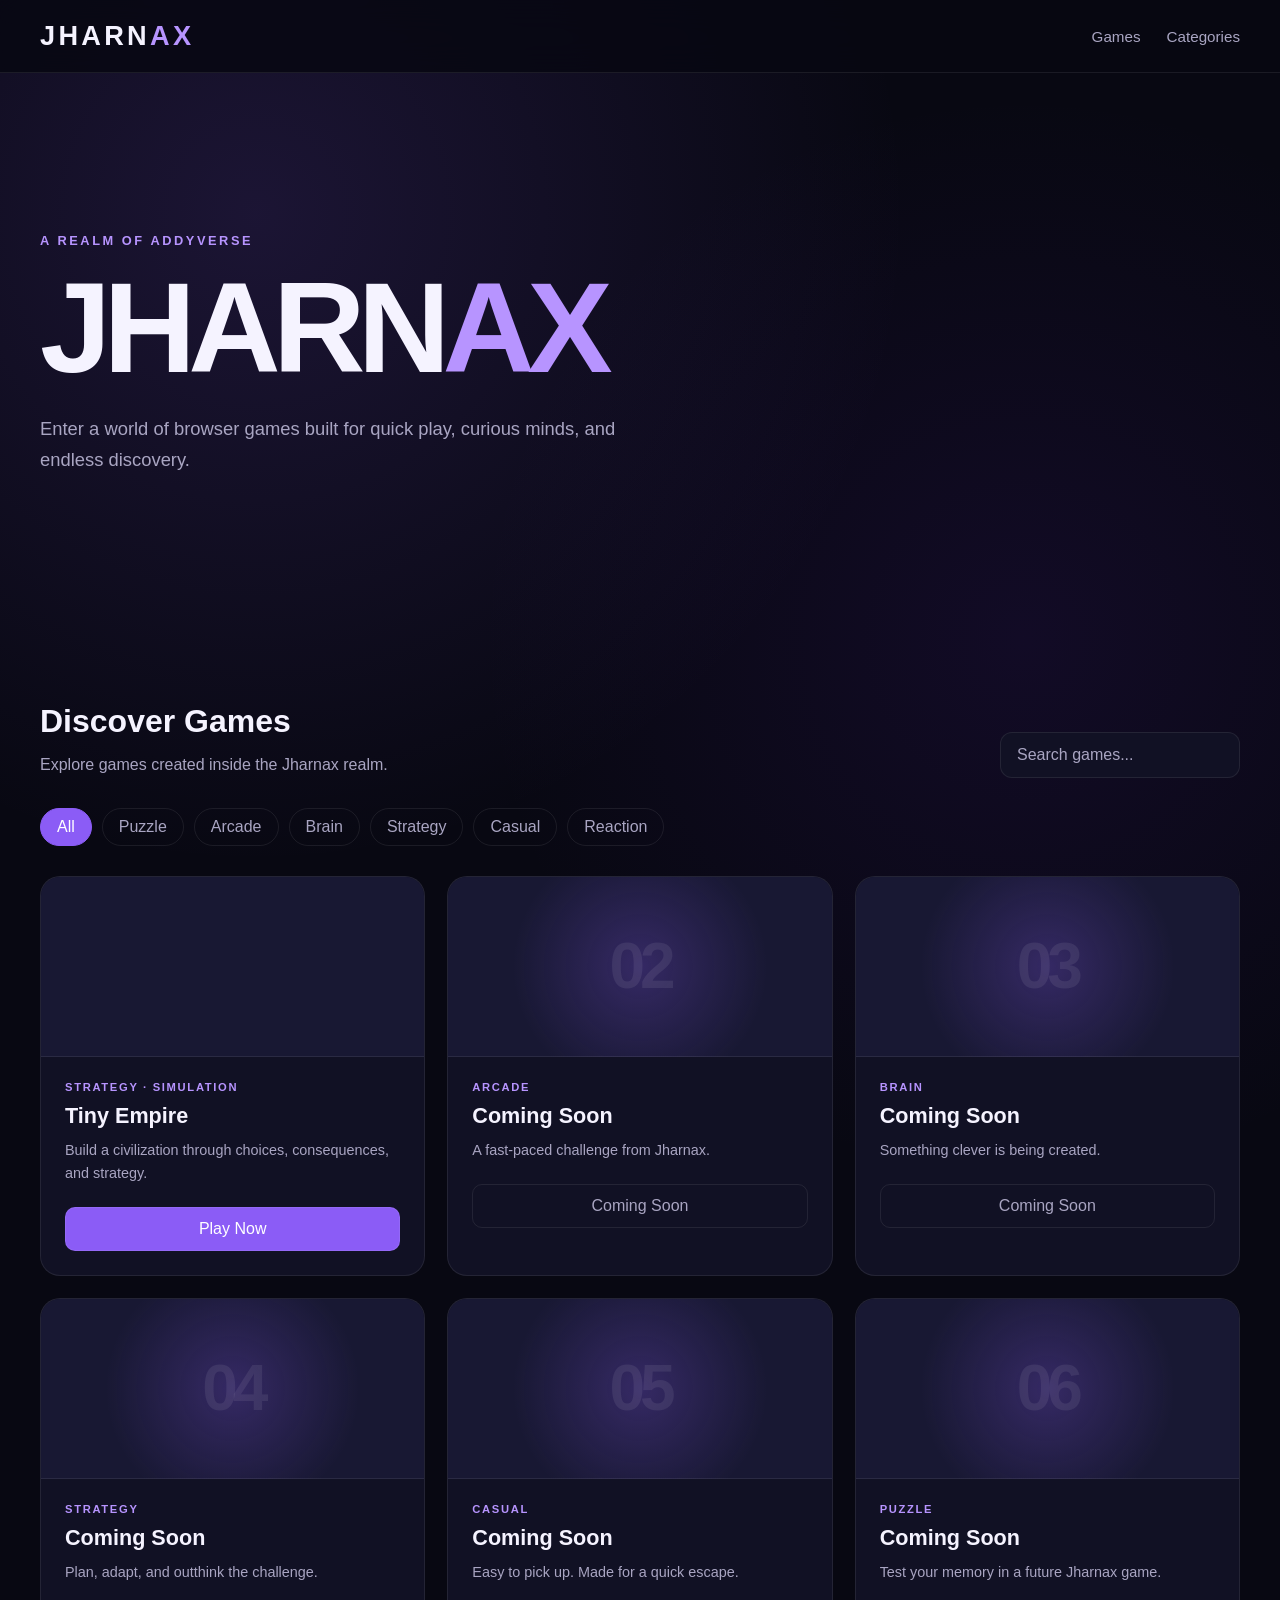
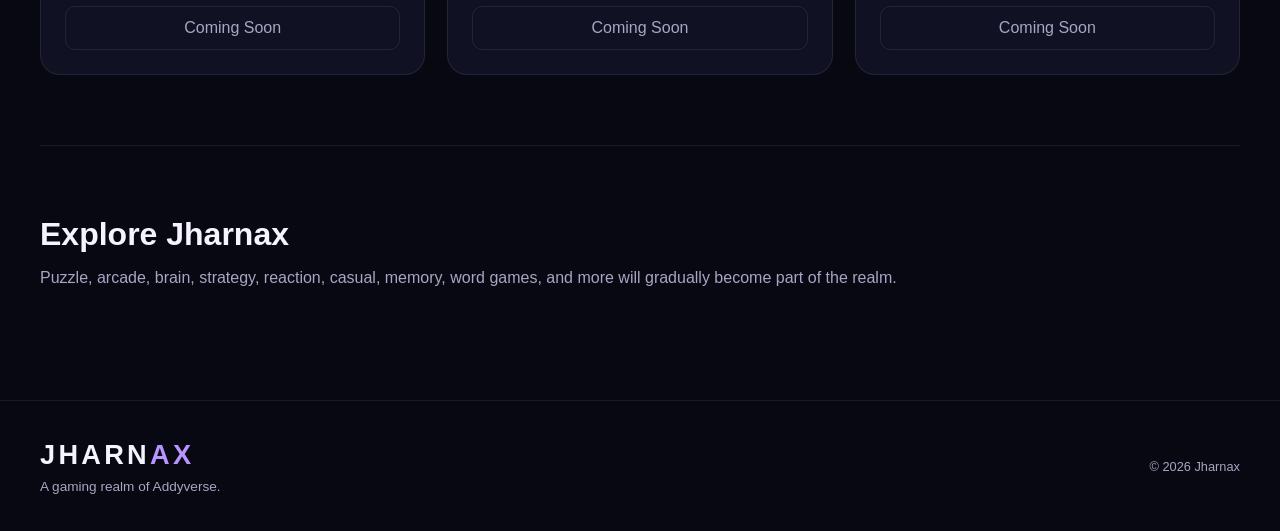
==== commit 8346214b: "Update index.html" ====
--- a/index.html
+++ b/index.html
@@ -33,6 +33,7 @@
     <header class="site-header">
 
         <nav class="navbar">
+
 
             <a
                 href="index.html"
@@ -48,12 +49,14 @@
                     Games
                 </a>
 
+
                 <a href="#categories">
                     Categories
                 </a>
 
             </div>
 
+
         </nav>
 
     </header>
@@ -70,6 +73,7 @@
         <section class="hero">
 
             <div class="hero-content">
+
 
                 <div class="hero-eyebrow">
                     A realm of Addyverse
@@ -86,6 +90,7 @@
                     curious minds, and endless discovery.
                 </p>
 
+
             </div>
 
         </section>
@@ -99,7 +104,9 @@
             id="games"
         >
 
+
             <div class="section-heading">
+
 
                 <div>
 
@@ -113,6 +120,7 @@
                     </p>
 
                 </div>
+
 
 
                 <div class="game-search">
@@ -126,6 +134,7 @@
 
                 </div>
 
+
             </div>
 
 
@@ -137,6 +146,7 @@
                 id="categoryFilters"
             >
 
+
                 <button
                     class="filter-button active"
                     data-category="all"
@@ -199,6 +209,7 @@
                     Reaction
                 </button>
 
+
             </div>
 
 
@@ -219,16 +230,24 @@
                     data-name="Tiny Empire"
                 >
 
-                    <div class="game-card-visual">
-
-                        <span>
-                            01
-                        </span>
-
-                    </div>
+
+                    <div
+                        class="game-card-visual"
+                        style="
+                            background-image: url('games/pulse-shift/images/tiny-empire.png');
+                            background-size: cover;
+                            background-position: center;
+                            background-repeat: no-repeat;
+                        "
+                        role="img"
+                        aria-label="Tiny Empire"
+                    >
+                    </div>
+
 
 
                     <div class="game-card-content">
+
 
                         <div class="game-category">
                             STRATEGY · SIMULATION
@@ -253,7 +272,9 @@
                             Play Now
                         </a>
 
-                    </div>
+
+                    </div>
+
 
                 </article>
 
@@ -267,6 +288,7 @@
                     data-name="Arcade Game"
                 >
 
+
                     <div class="game-card-visual">
 
                         <span>
@@ -277,6 +299,7 @@
 
 
                     <div class="game-card-content">
+
 
                         <div class="game-category">
                             ARCADE
@@ -301,7 +324,9 @@
                             Coming Soon
                         </button>
 
-                    </div>
+
+                    </div>
+
 
                 </article>
 
@@ -315,6 +340,7 @@
                     data-name="Brain Game"
                 >
 
+
                     <div class="game-card-visual">
 
                         <span>
@@ -325,6 +351,7 @@
 
 
                     <div class="game-card-content">
+
 
                         <div class="game-category">
                             BRAIN
@@ -349,7 +376,9 @@
                             Coming Soon
                         </button>
 
-                    </div>
+
+                    </div>
+
 
                 </article>
 
@@ -363,6 +392,7 @@
                     data-name="Strategy Game"
                 >
 
+
                     <div class="game-card-visual">
 
                         <span>
@@ -373,6 +403,7 @@
 
 
                     <div class="game-card-content">
+
 
                         <div class="game-category">
                             STRATEGY
@@ -397,7 +428,9 @@
                             Coming Soon
                         </button>
 
-                    </div>
+
+                    </div>
+
 
                 </article>
 
@@ -411,6 +444,7 @@
                     data-name="Casual Game"
                 >
 
+
                     <div class="game-card-visual">
 
                         <span>
@@ -421,6 +455,7 @@
 
 
                     <div class="game-card-content">
+
 
                         <div class="game-category">
                             CASUAL
@@ -445,7 +480,9 @@
                             Coming Soon
                         </button>
 
-                    </div>
+
+                    </div>
+
 
                 </article>
 
@@ -459,6 +496,7 @@
                     data-name="Memory Game"
                 >
 
+
                     <div class="game-card-visual">
 
                         <span>
@@ -469,6 +507,7 @@
 
 
                     <div class="game-card-content">
+
 
                         <div class="game-category">
                             PUZZLE
@@ -493,7 +532,9 @@
                             Coming Soon
                         </button>
 
-                    </div>
+
+                    </div>
+
 
                 </article>
 
@@ -512,6 +553,7 @@
                 No games found.
             </div>
 
+
         </section>
 
 
@@ -522,6 +564,7 @@
             class="section categories-section"
             id="categories"
         >
+
 
             <h2 class="section-title">
                 Explore Jharnax
@@ -534,6 +577,7 @@
                 part of the realm.
             </p>
 
+
         </section>
 
 
@@ -545,9 +589,12 @@
 
     <footer class="site-footer">
 
+
         <div class="footer-inner">
 
+
             <div>
+
 
                 <div class="brand">
                     JHARN<span>AX</span>
@@ -558,6 +605,7 @@
                     A gaming realm of Addyverse.
                 </p>
 
+
             </div>
 
 
@@ -565,8 +613,10 @@
                 © 2026 Jharnax
             </div>
 
+
         </div>
 
+
     </footer>
 
 
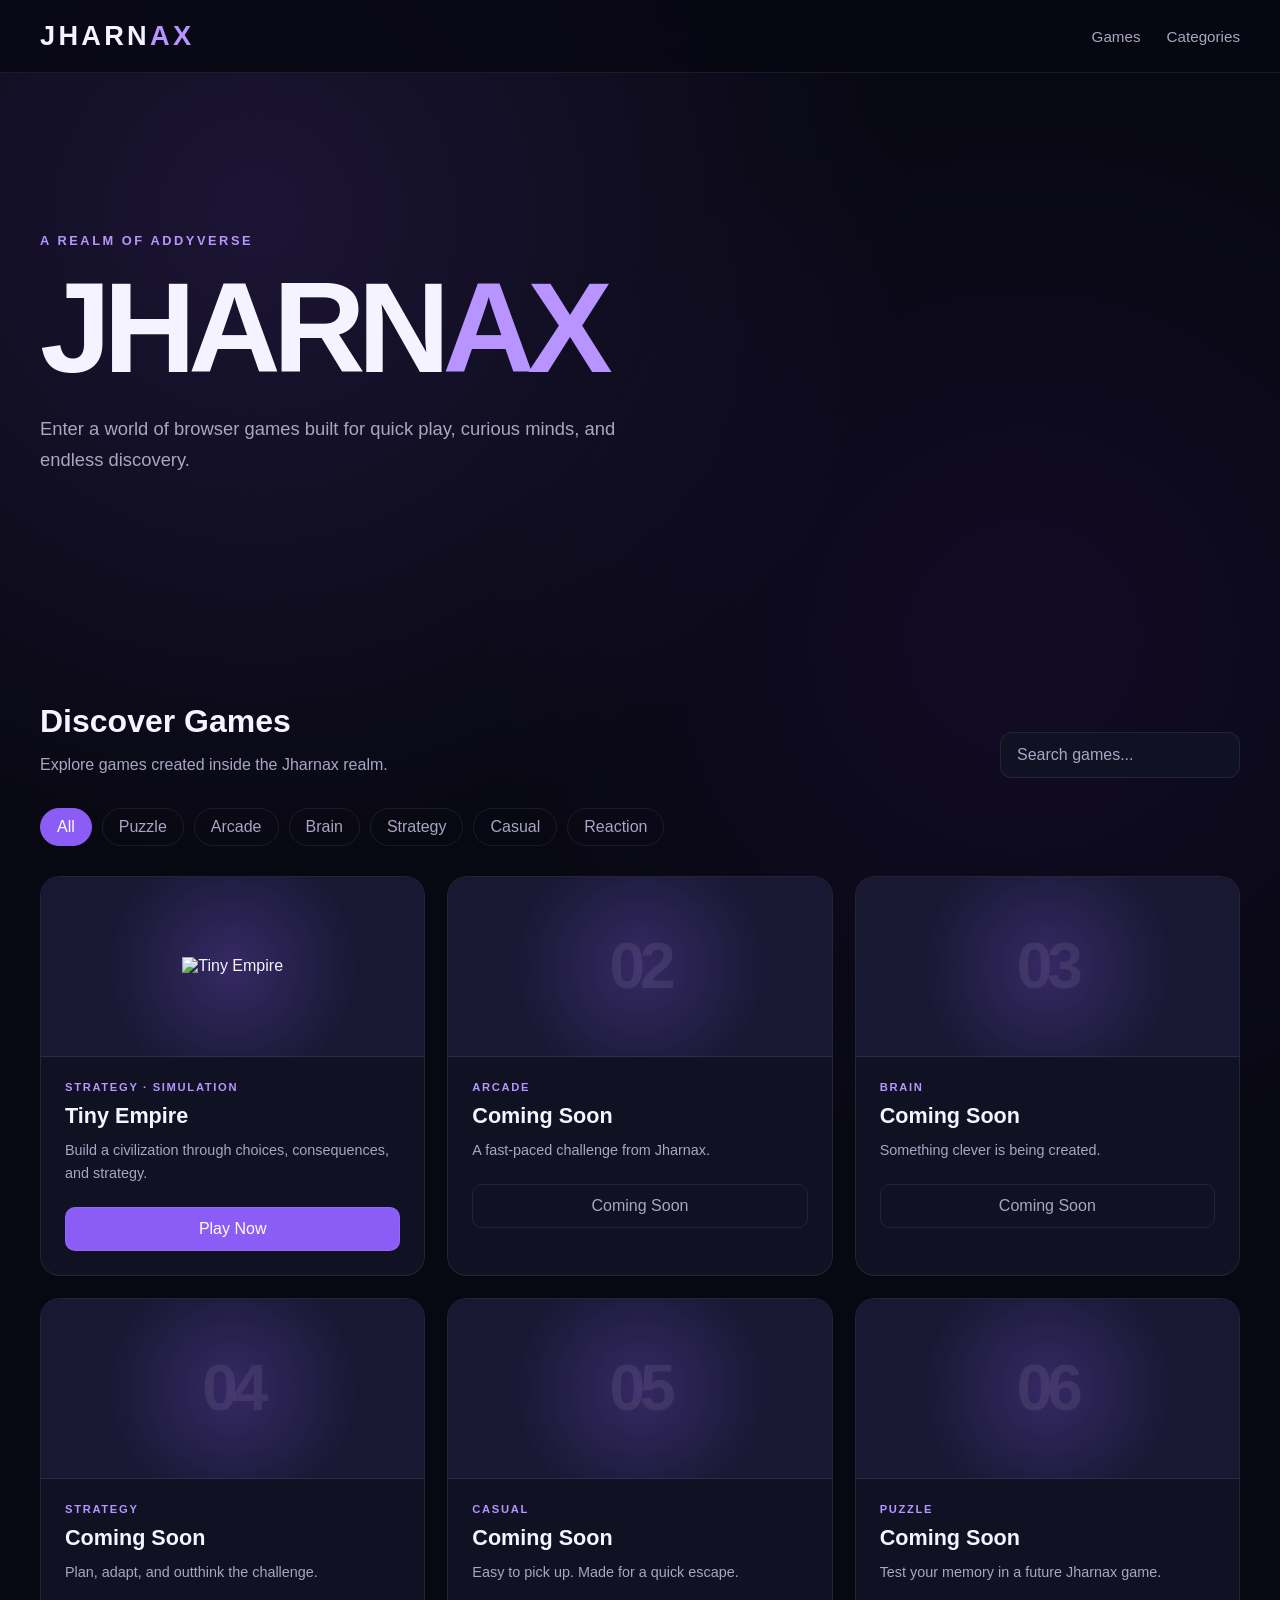
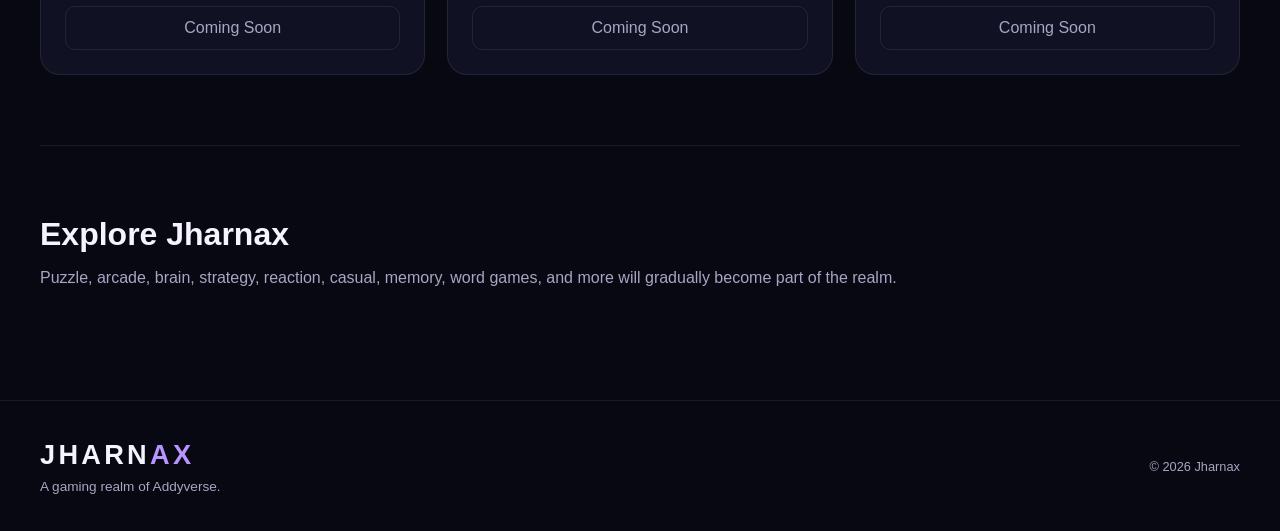
==== commit a20b0cb1: "Update index.html" ====
--- a/index.html
+++ b/index.html
@@ -231,17 +231,13 @@
                 >
 
 
-                    <div
-                        class="game-card-visual"
-                        style="
-                            background-image: url('games/pulse-shift/images/tiny-empire.png');
-                            background-size: cover;
-                            background-position: center;
-                            background-repeat: no-repeat;
-                        "
-                        role="img"
-                        aria-label="Tiny Empire"
-                    >
+                    <div class="game-card-visual">
+
+                        <img
+                            src="games/pulse-shift/images/tiny empire.png"
+                            alt="Tiny Empire"
+                        >
+
                     </div>
 
 
@@ -621,7 +617,9 @@
 
 
 
-    <script src="script.js"></script>
+    <!-- JAVASCRIPT -->
+
+    <script src="script.js?v=20260811"></script>
 
 
 </body>
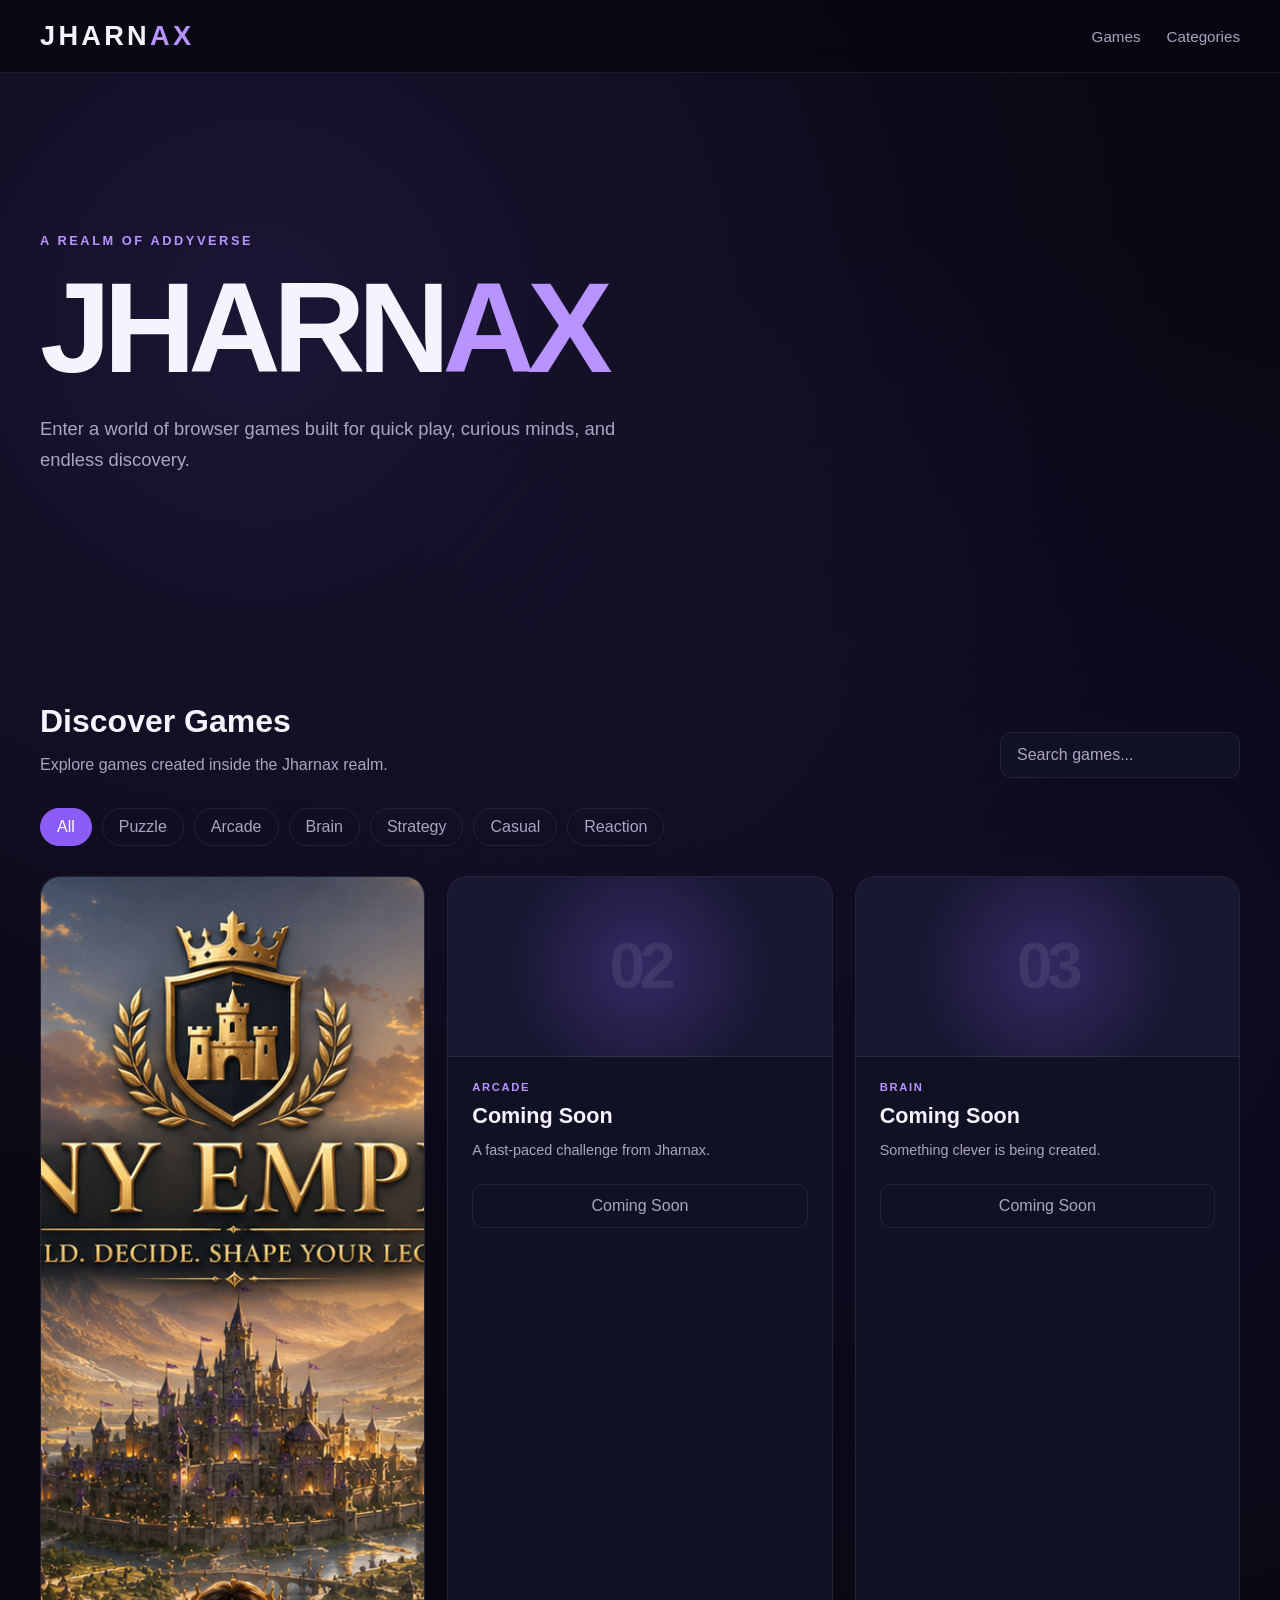
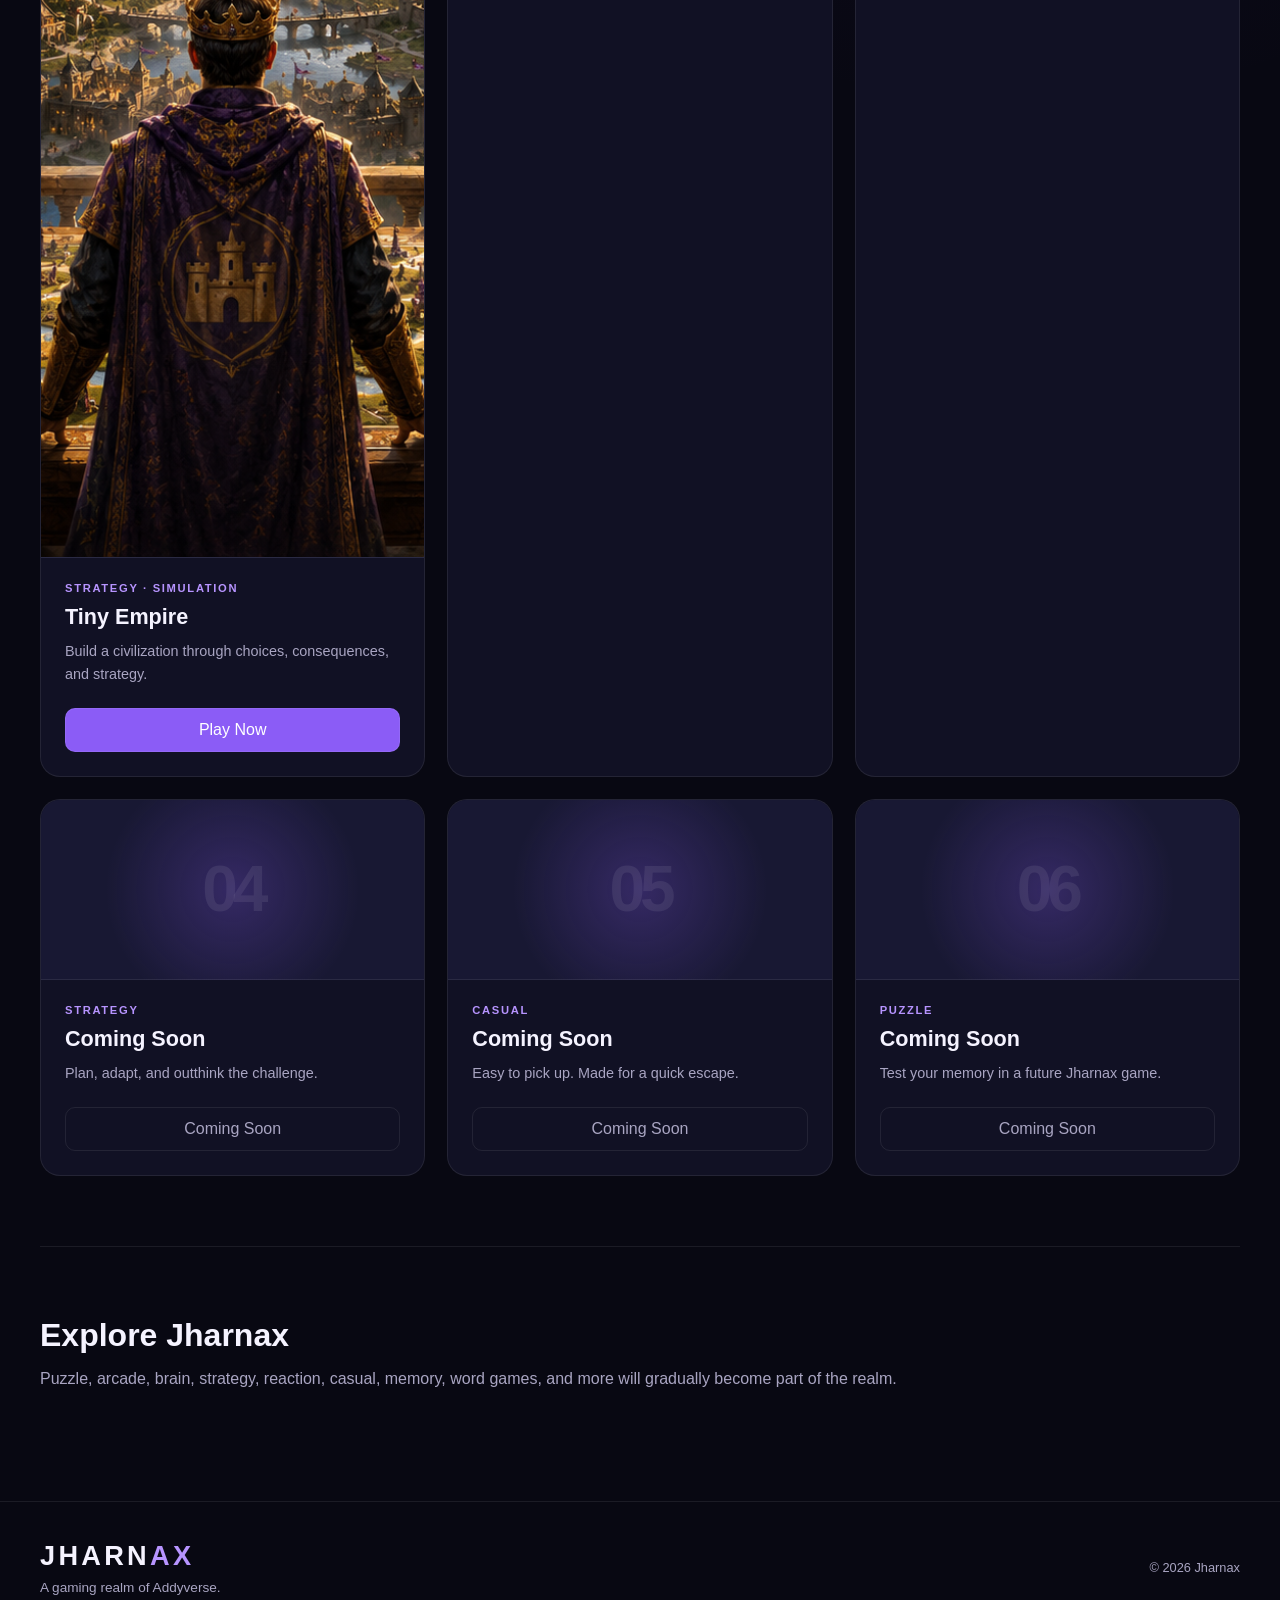
==== commit ac4840bb: "Update index.html" ====
--- a/index.html
+++ b/index.html
@@ -234,7 +234,7 @@
                     <div class="game-card-visual">
 
                         <img
-                            src="games/pulse-shift/images/tiny empire.png"
+                            src="games/pulse-shift/images/tiny-empire.png"
                             alt="Tiny Empire"
                         >
 
